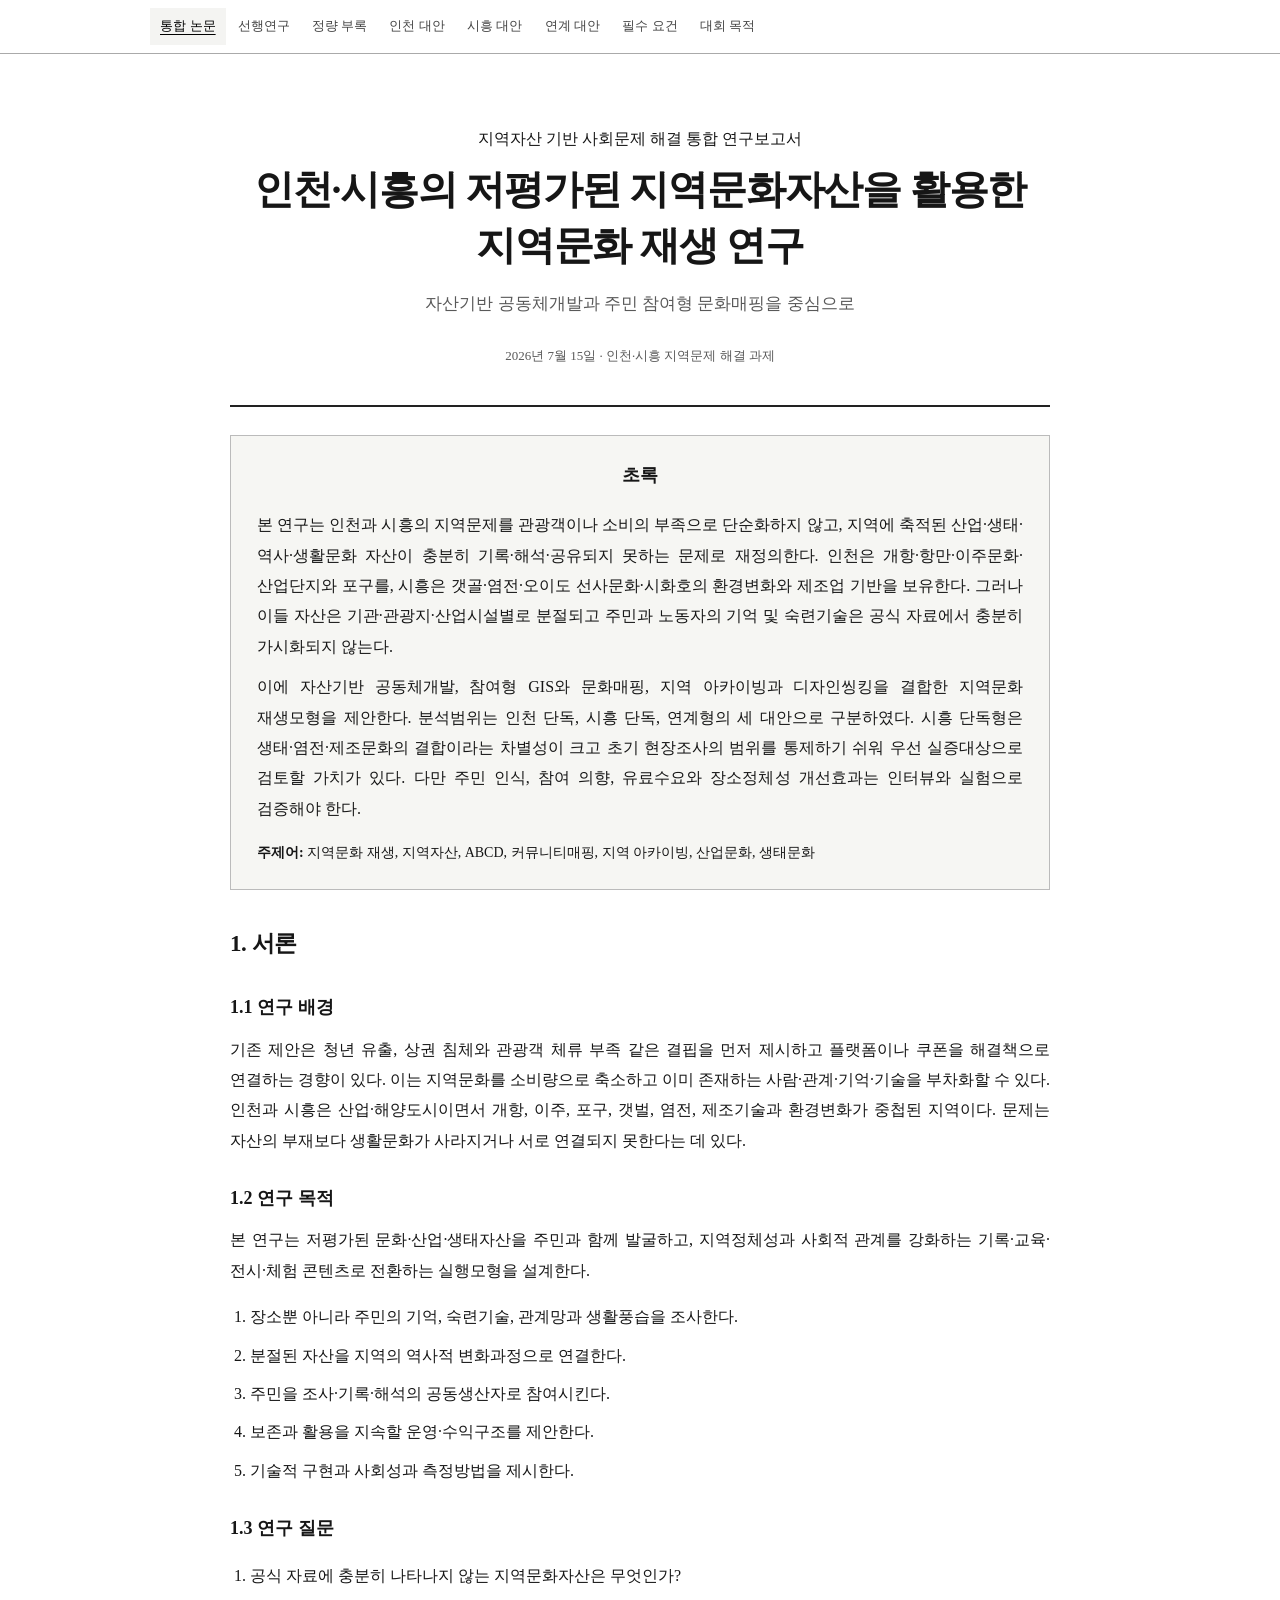
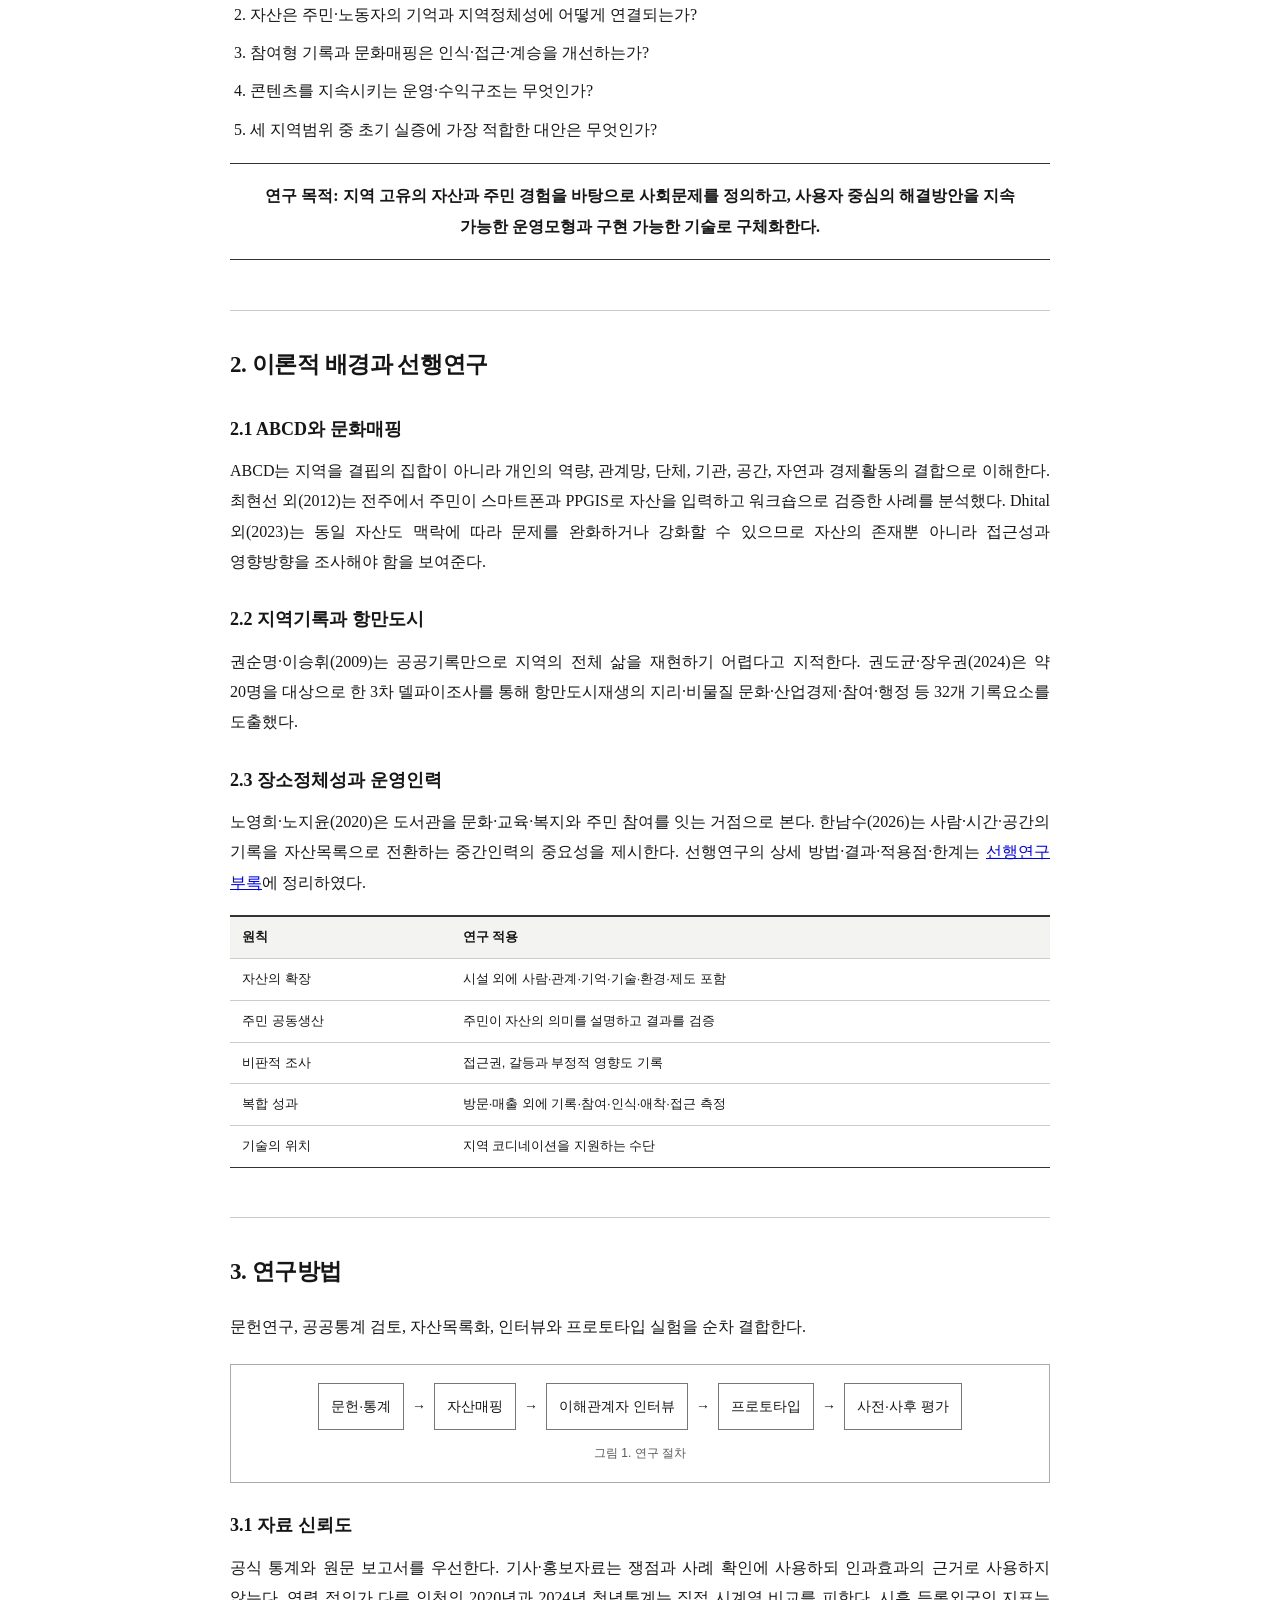
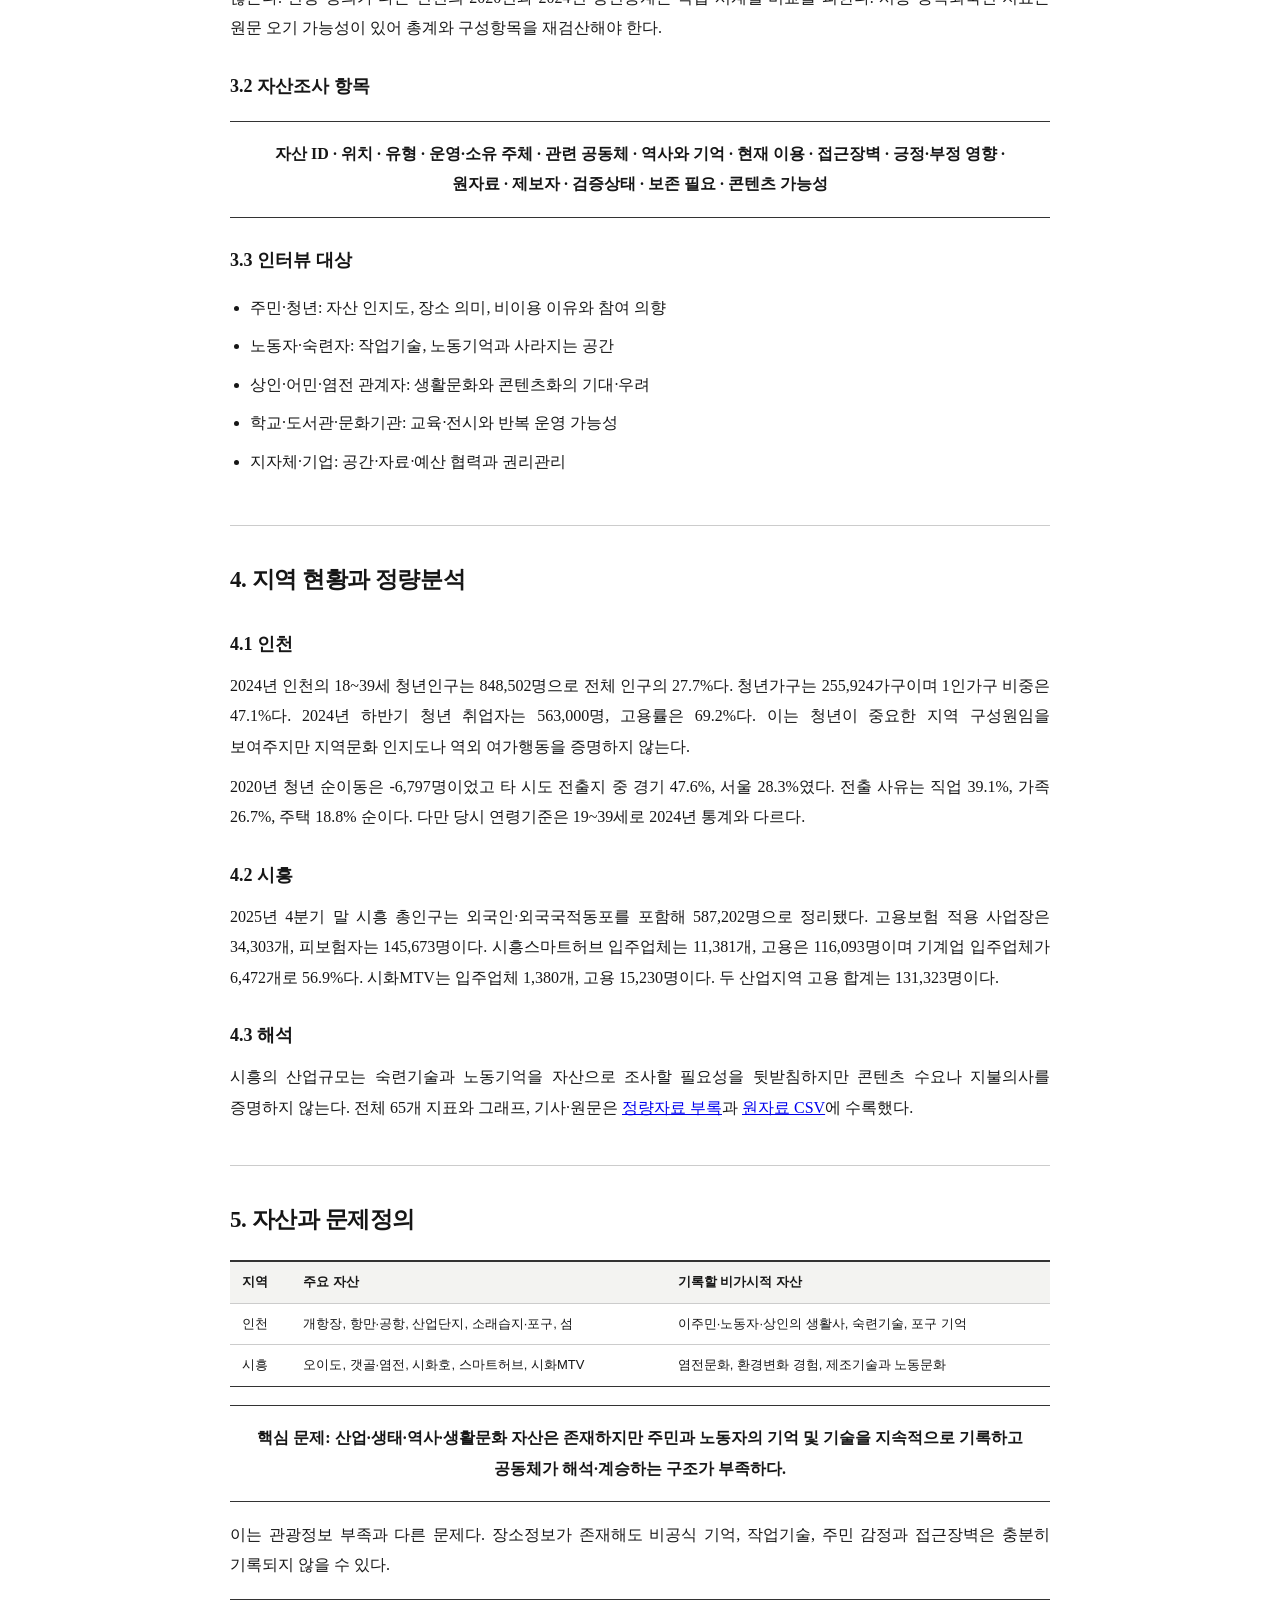
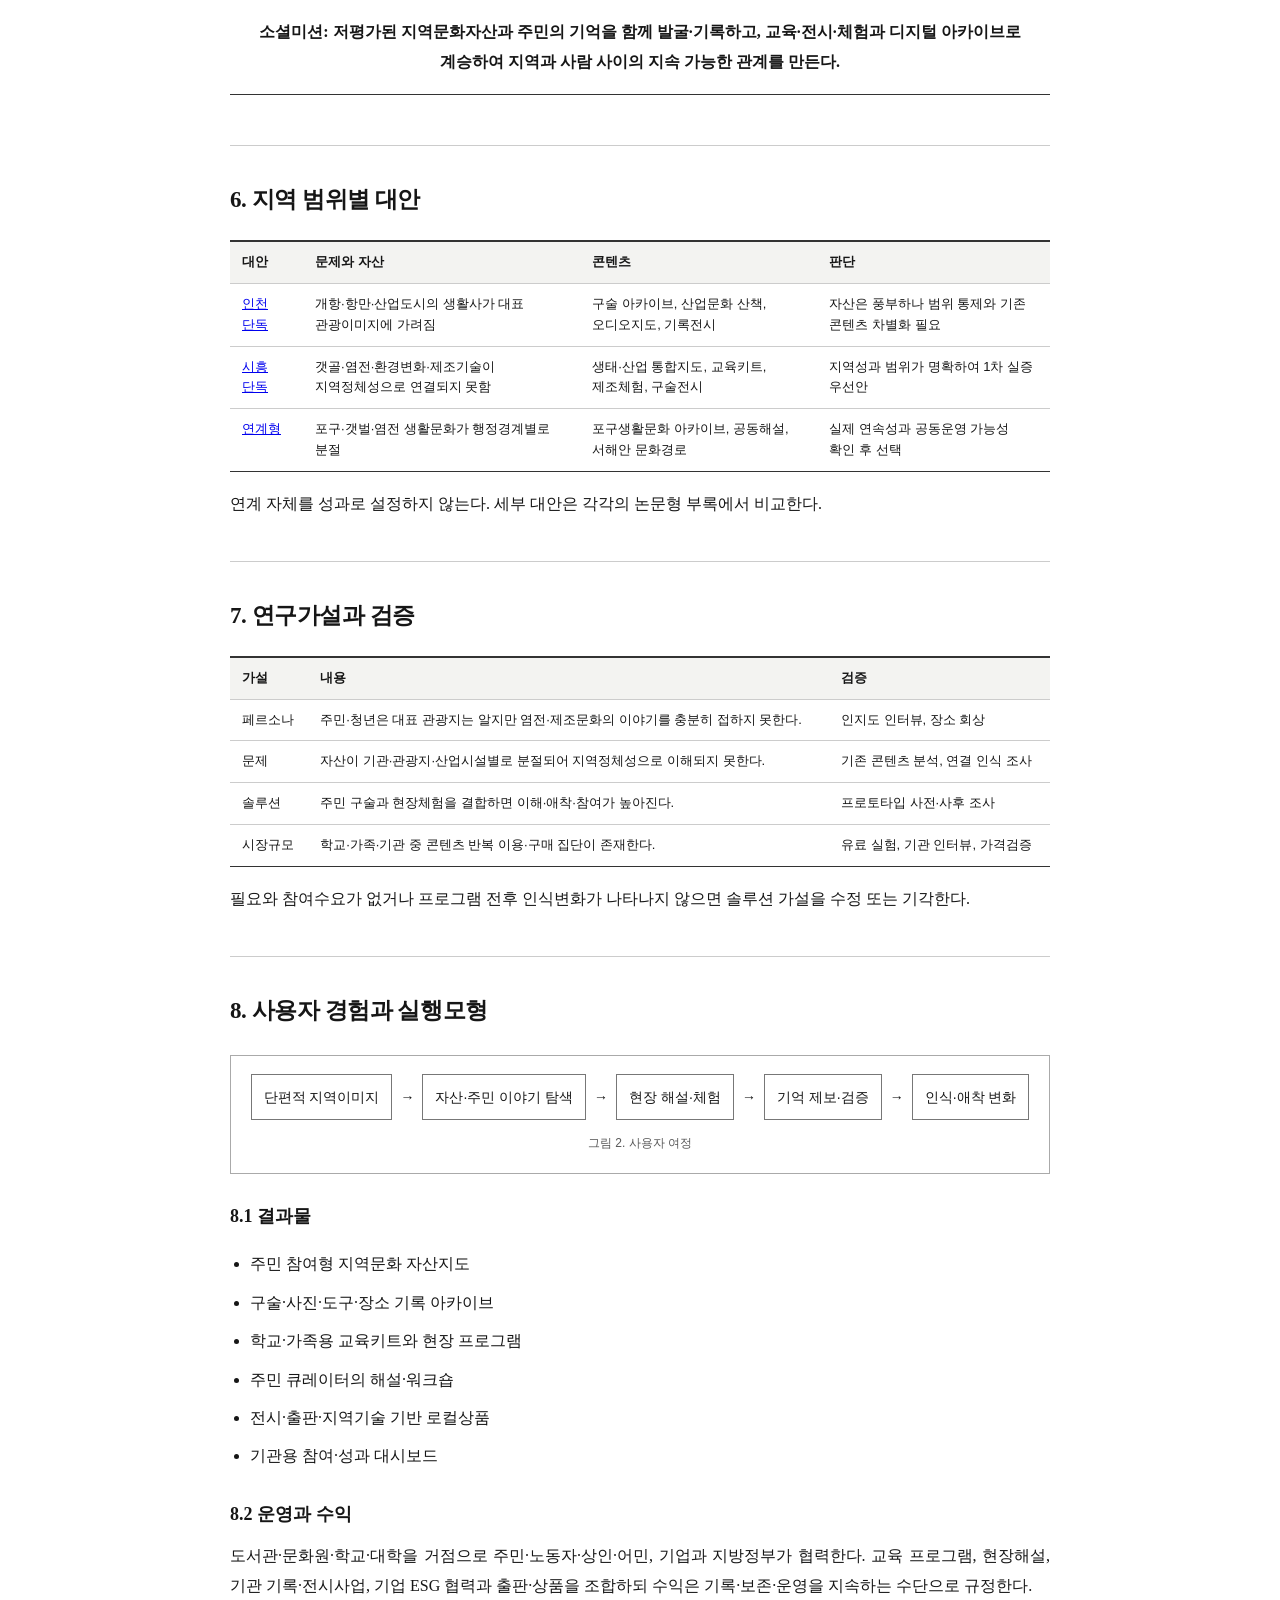
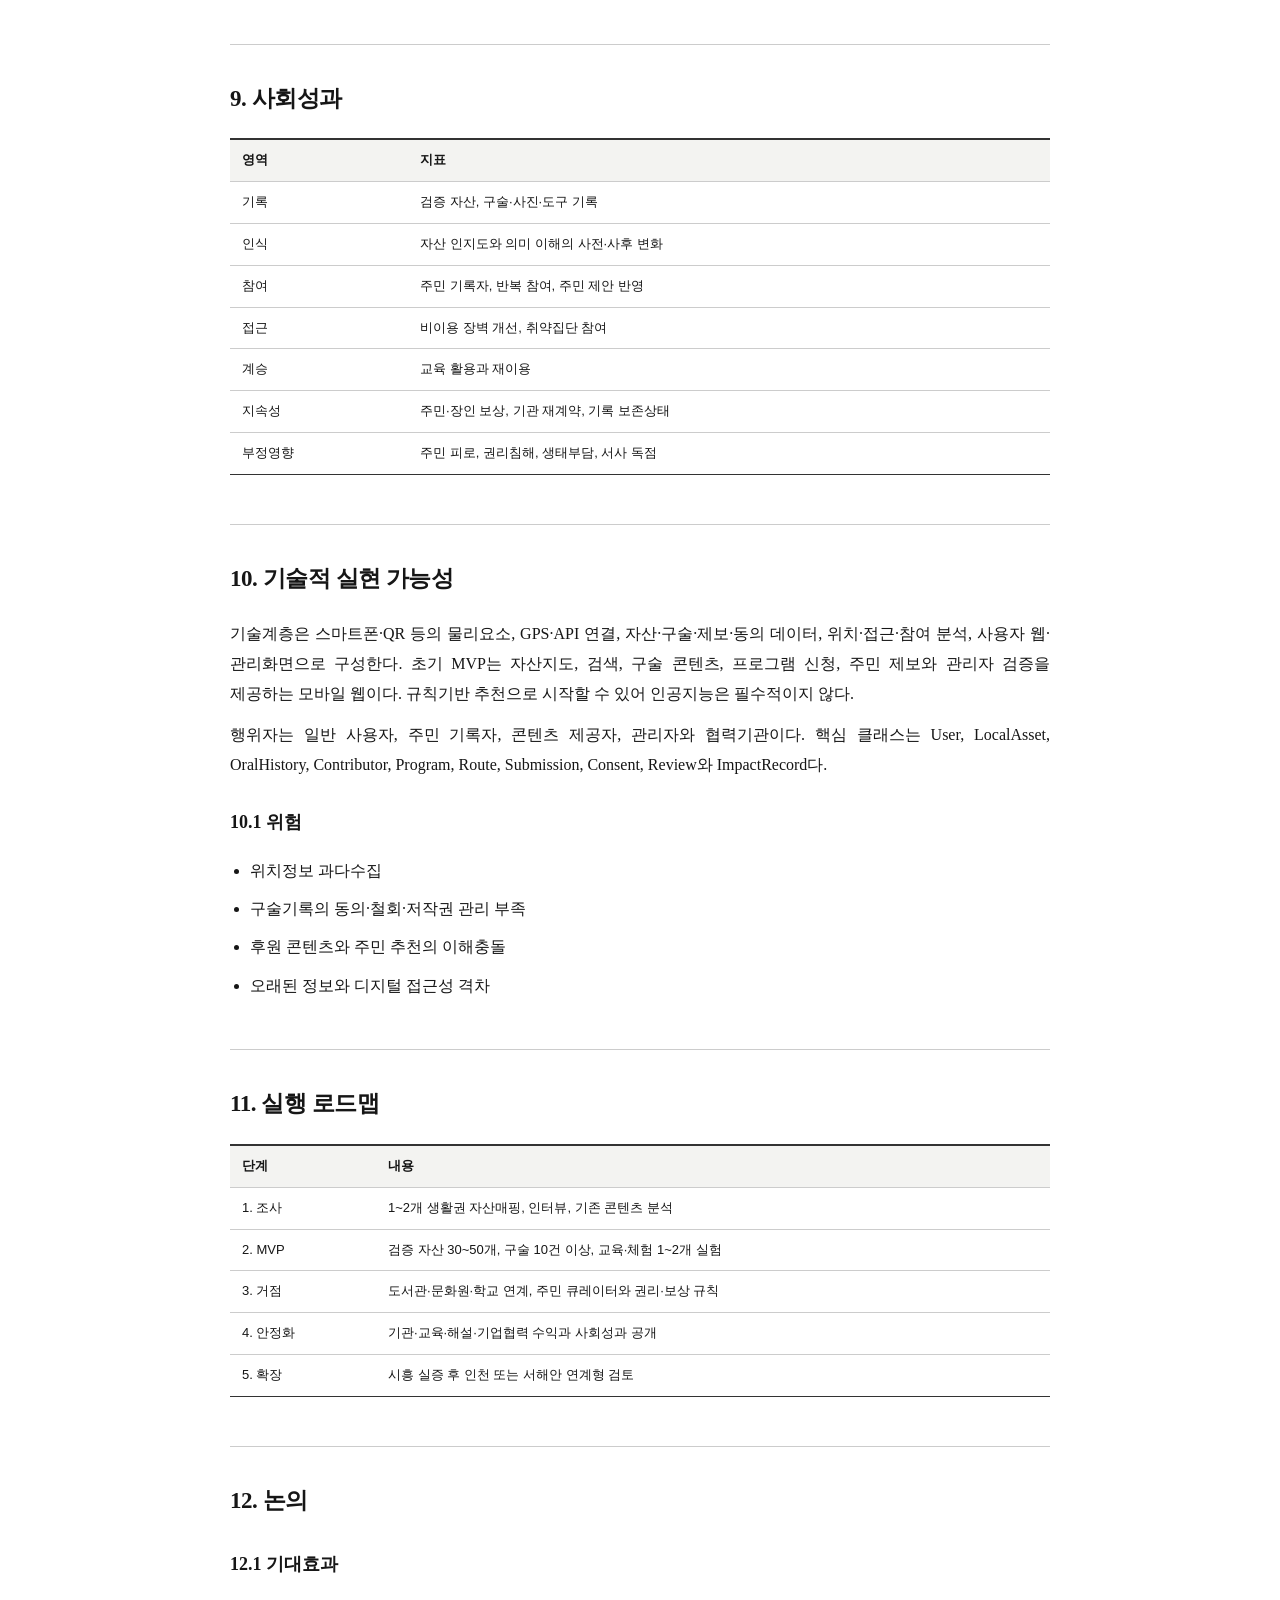
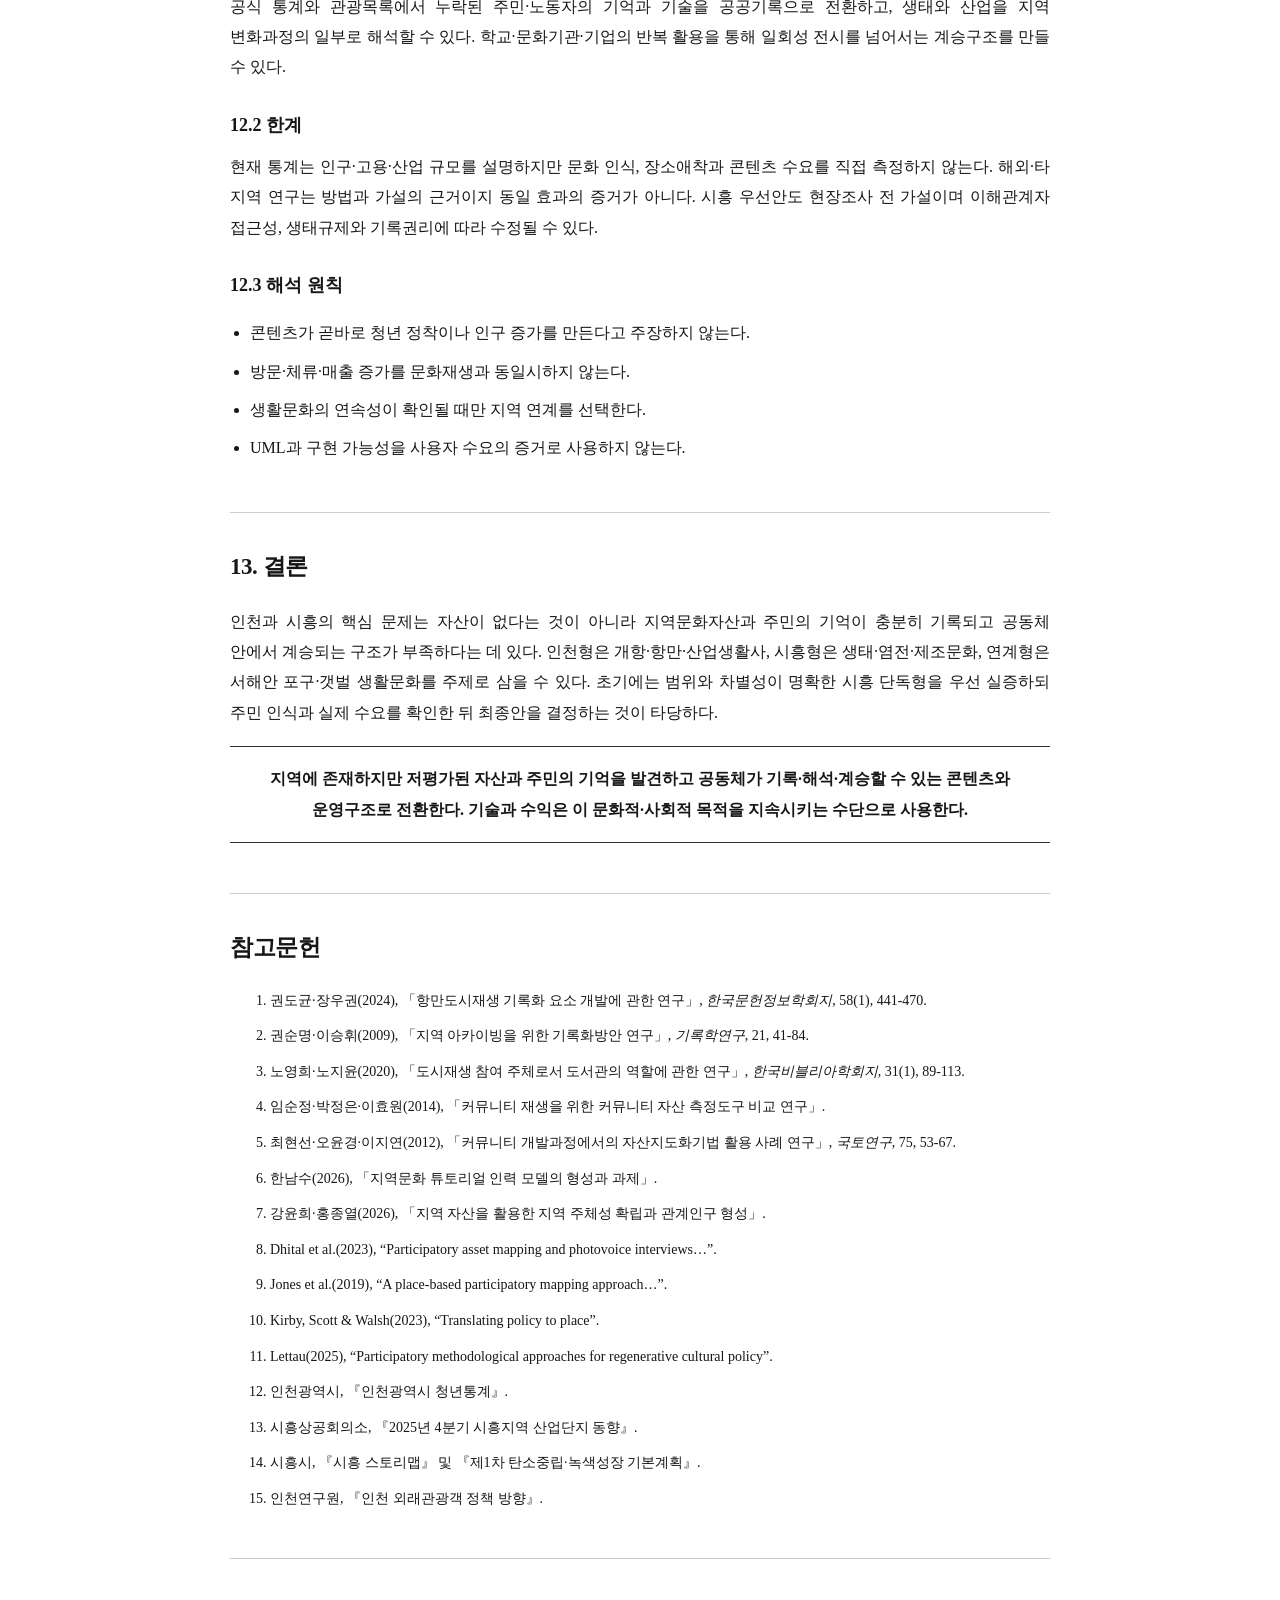
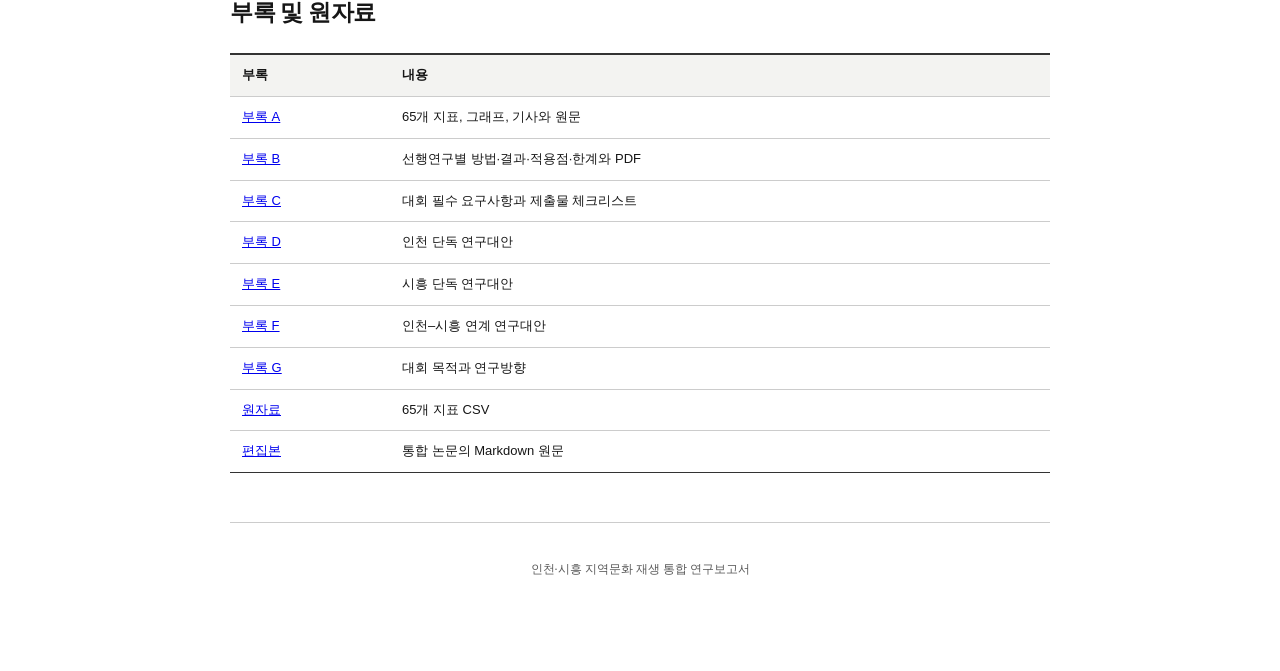
==== docs/index.html @ eba1629f "docs: publish regional culture research site" ====
<!doctype html>
<html lang="ko">
<head>
  <meta charset="utf-8">
  <meta name="viewport" content="width=device-width,initial-scale=1">
  <meta http-equiv="refresh" content="0;url=integrated_research_paper.html">
  <link rel="canonical" href="integrated_research_paper.html">
  <title>인천·시흥 지역문화 재생 통합 연구보고서</title>
</head>
<body>
  <p><a href="integrated_research_paper.html">통합 연구보고서 열기</a></p>
</body>
</html>
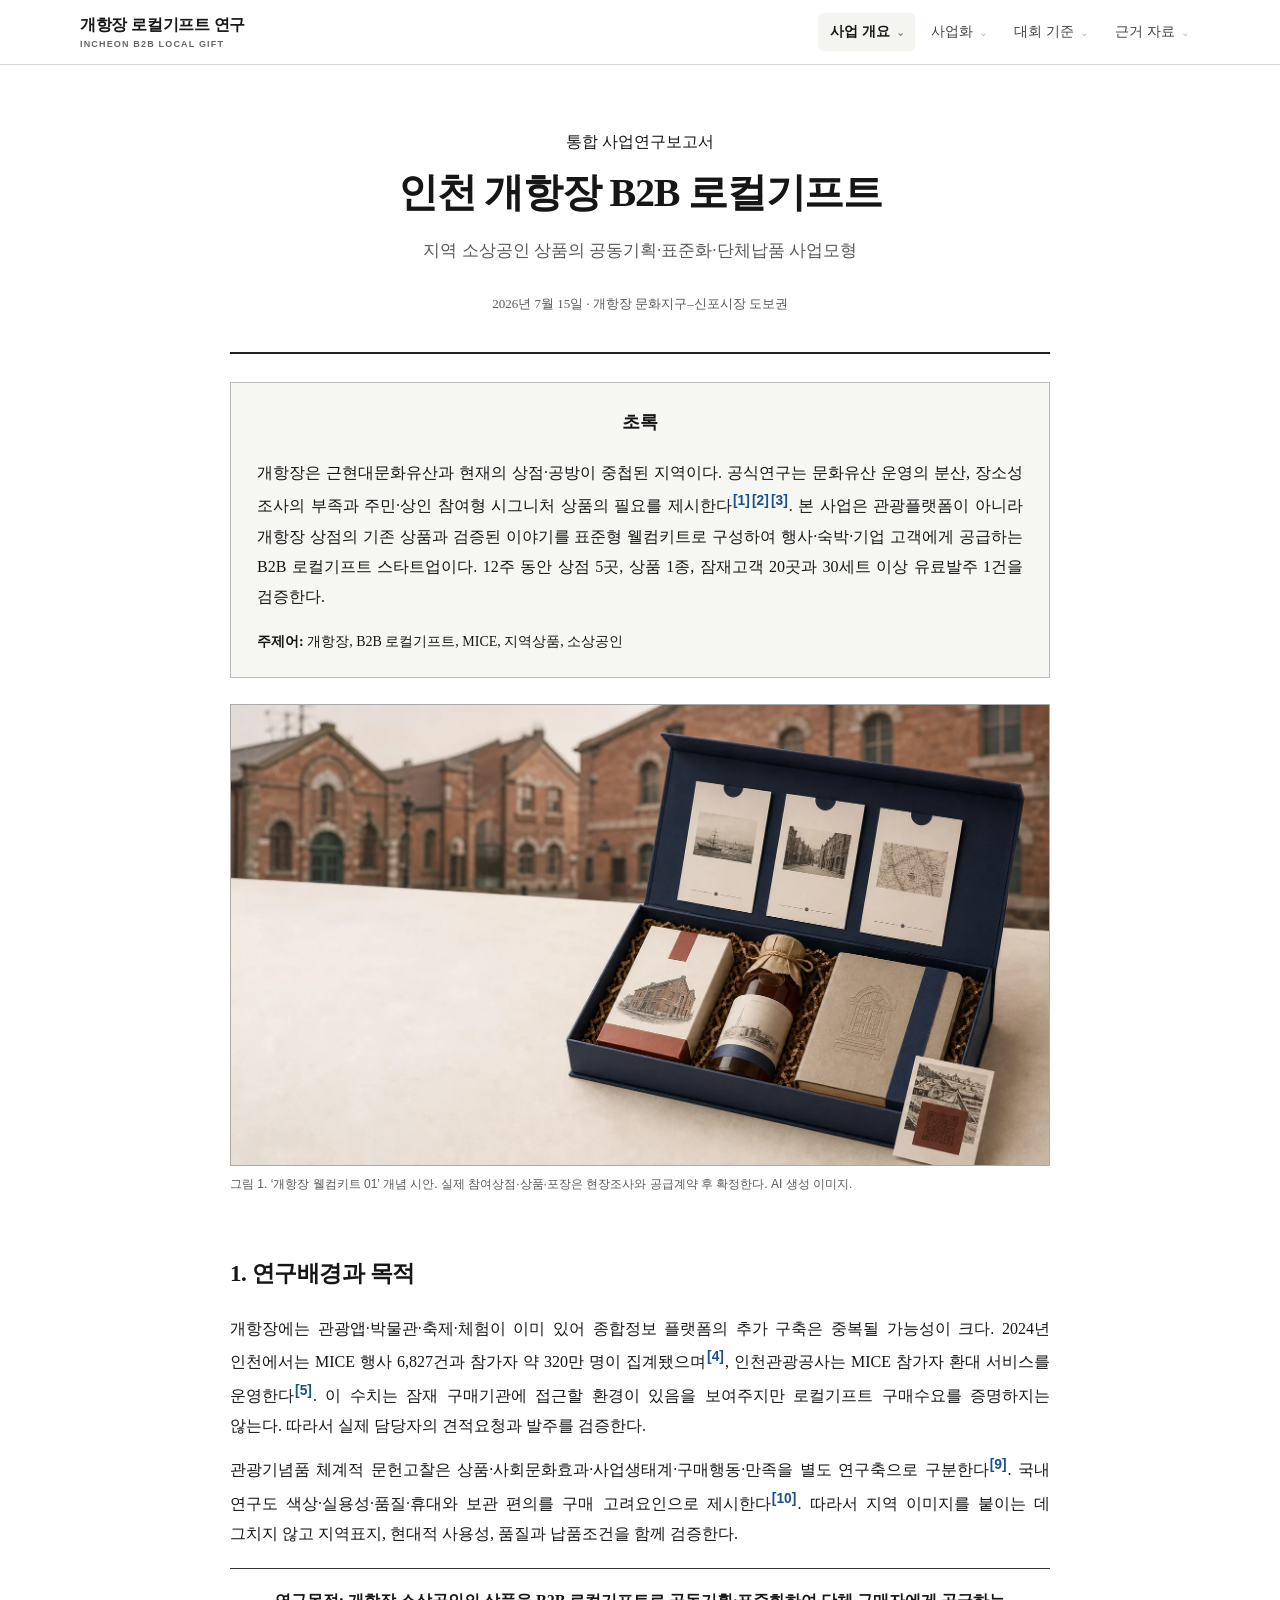
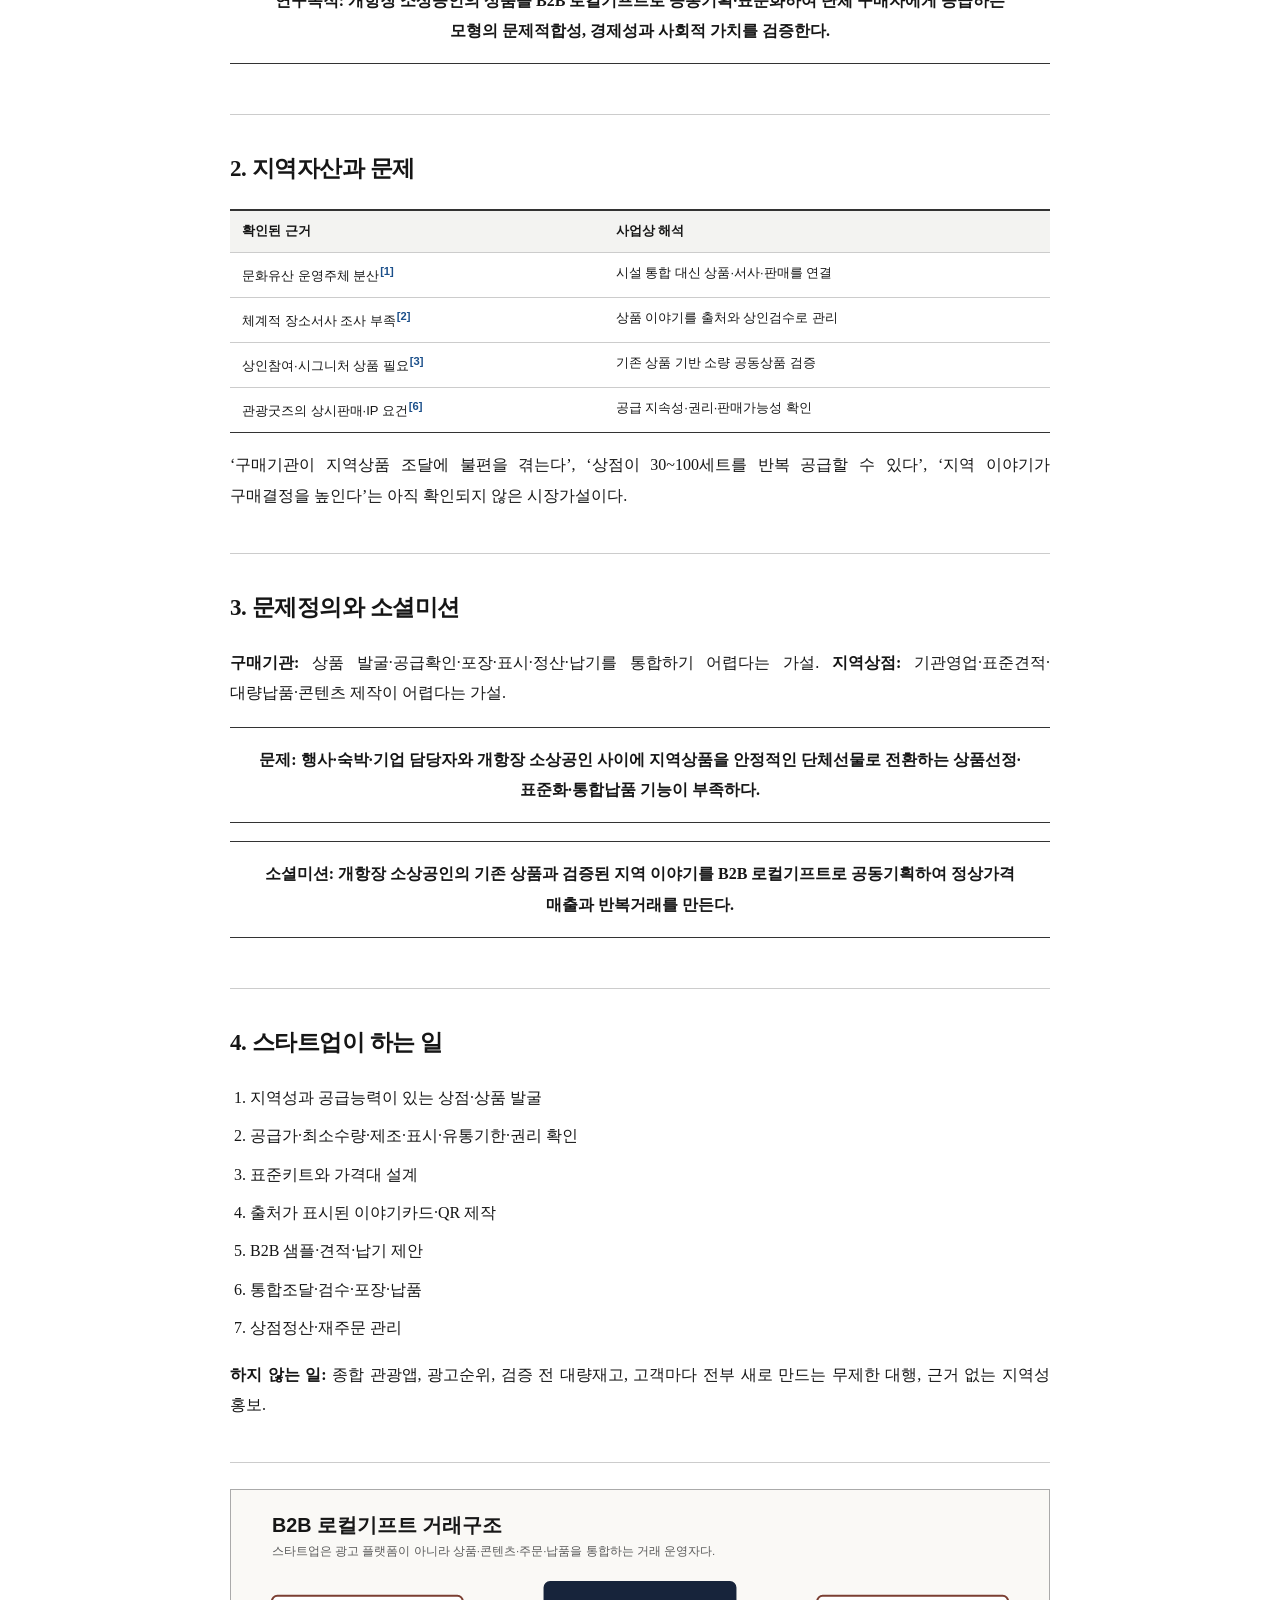
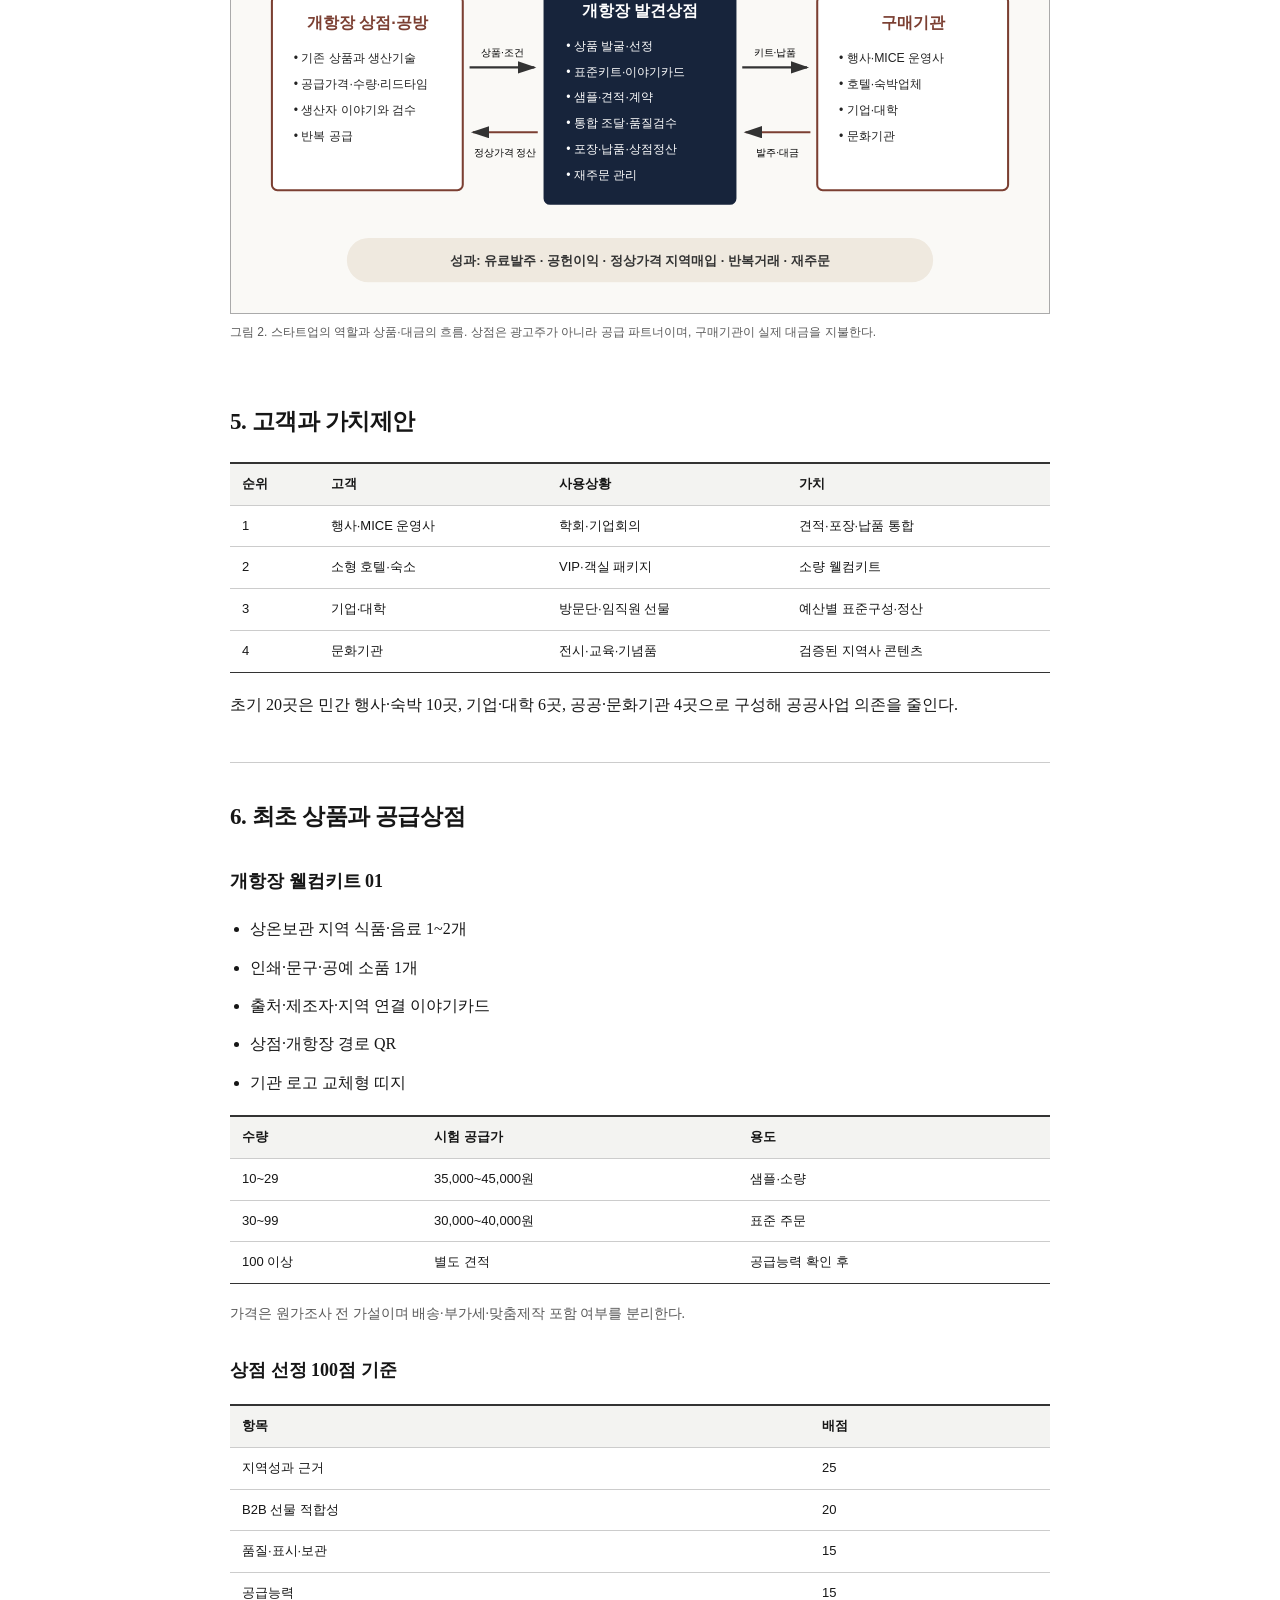
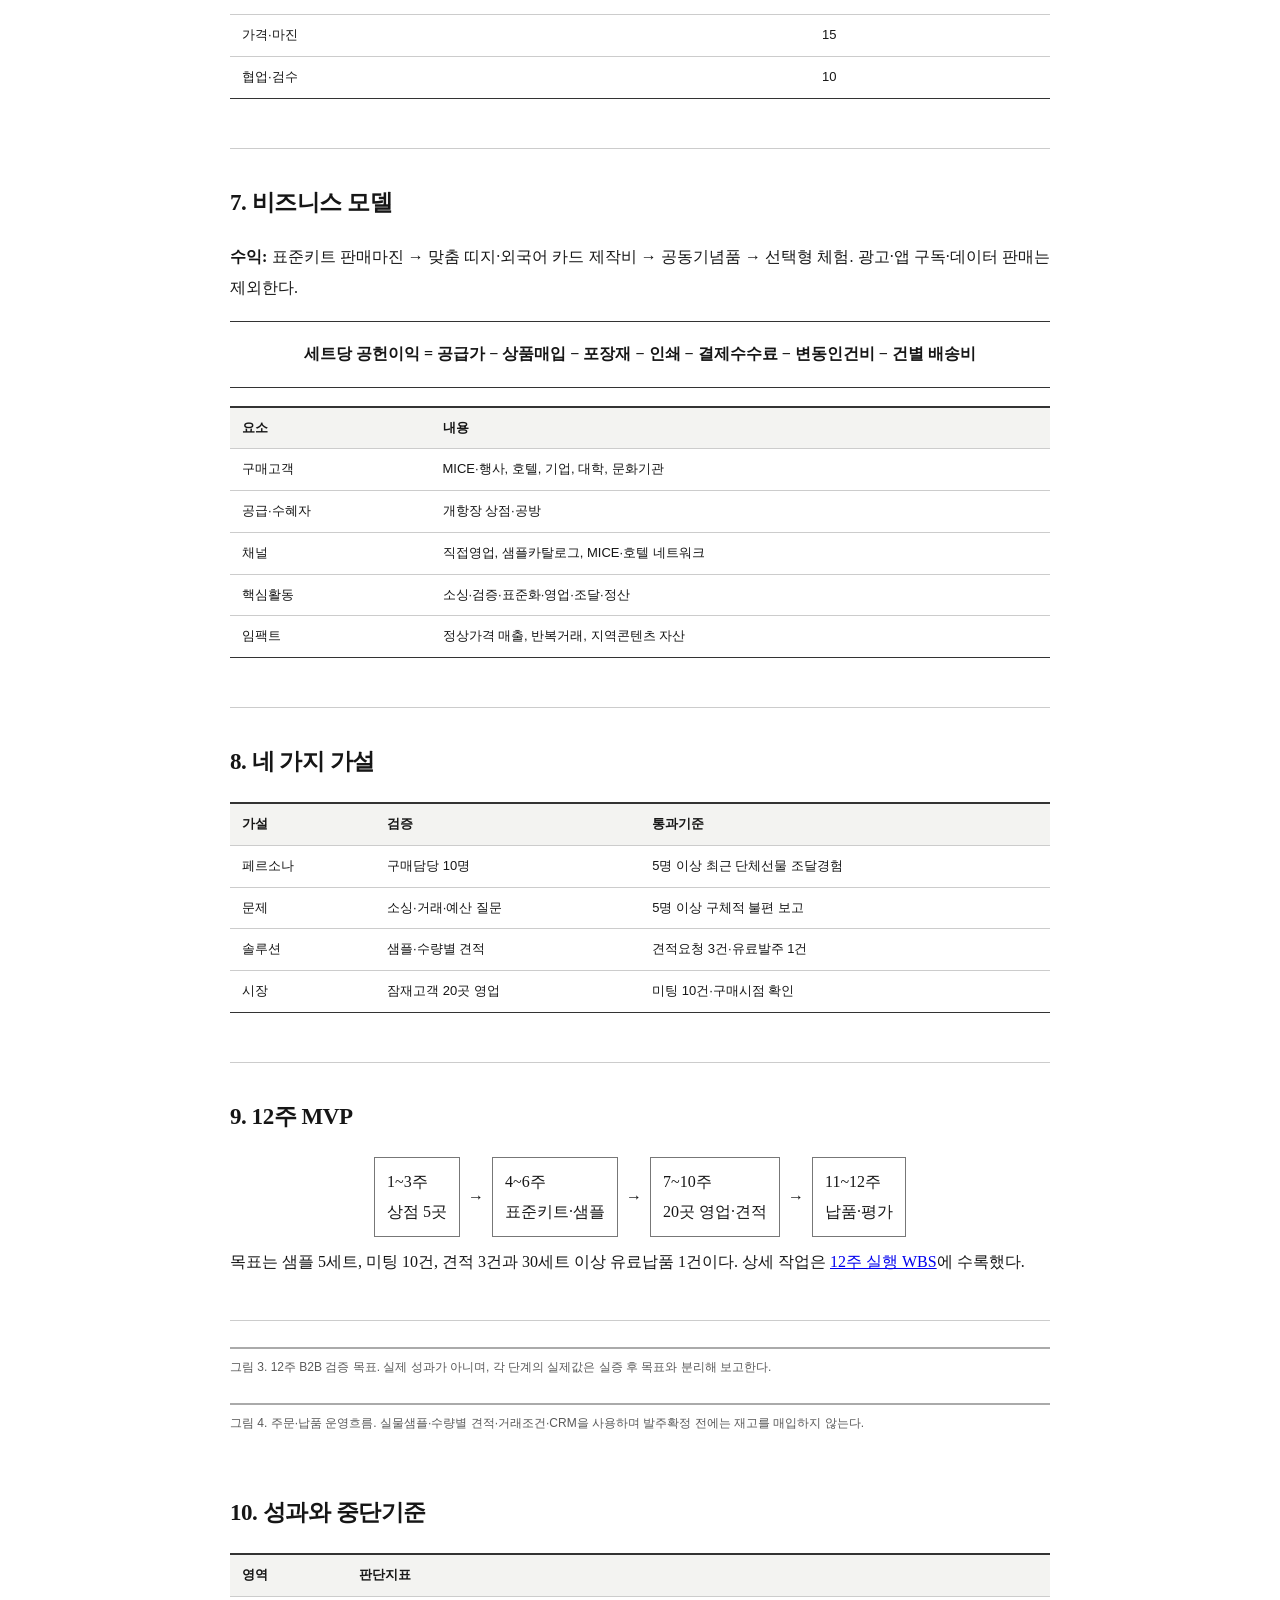
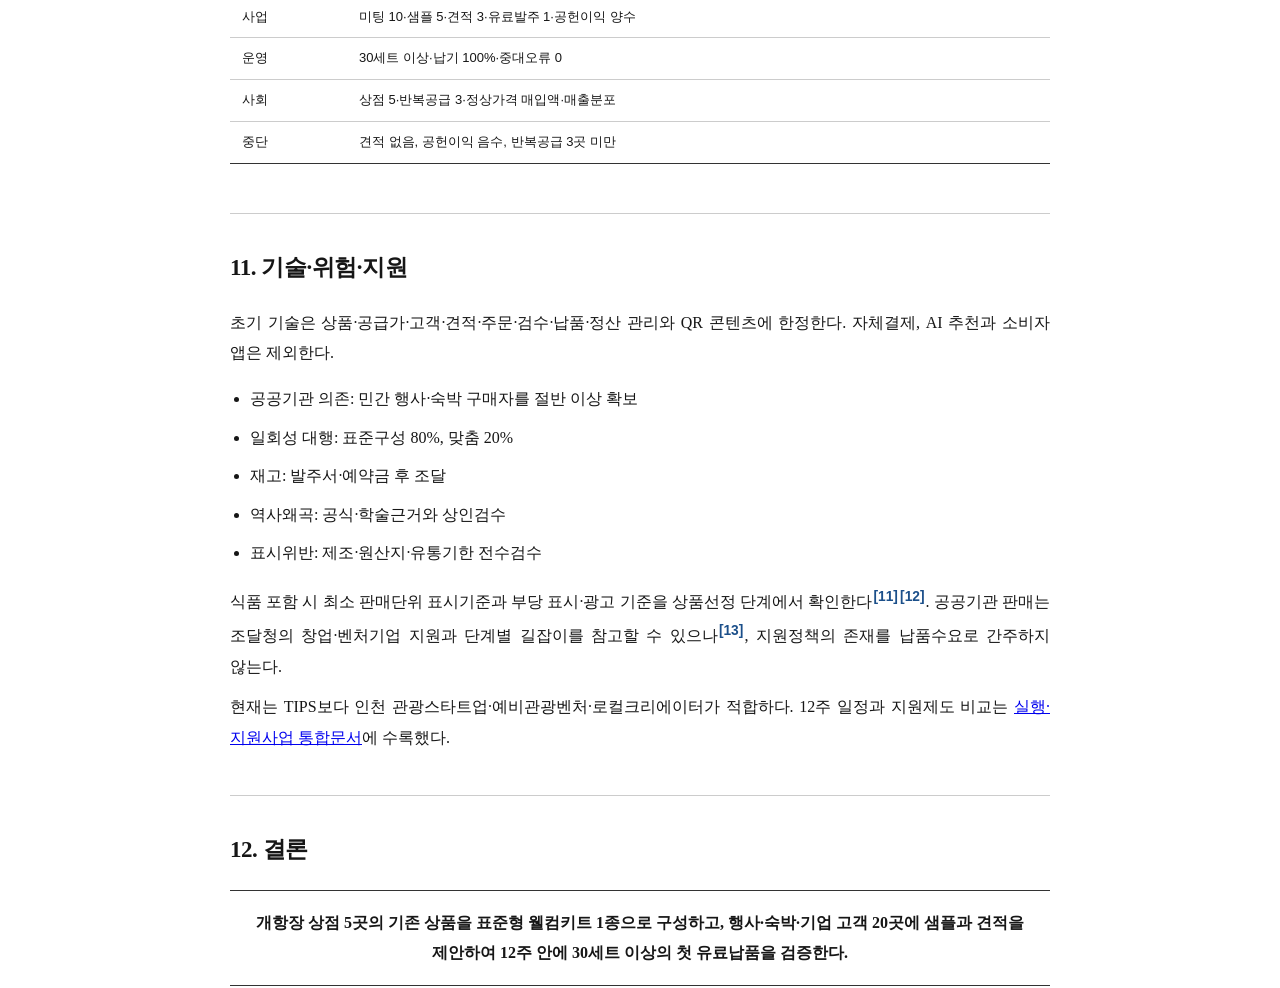
==== commit 5d5bc4f8: "feat: refocus research on Incheon open-port local gifts" ====
--- a/docs/index.html
+++ b/docs/index.html
@@ -5,9 +5,9 @@
   <meta name="viewport" content="width=device-width,initial-scale=1">
   <meta http-equiv="refresh" content="0;url=integrated_research_paper.html">
   <link rel="canonical" href="integrated_research_paper.html">
-  <title>인천·시흥 지역문화 재생 통합 연구보고서</title>
+  <title>인천 개항장 B2B 로컬기프트 통합 사업보고서</title>
 </head>
 <body>
-  <p><a href="integrated_research_paper.html">통합 연구보고서 열기</a></p>
+  <p><a href="integrated_research_paper.html">통합 사업보고서 열기</a></p>
 </body>
 </html>
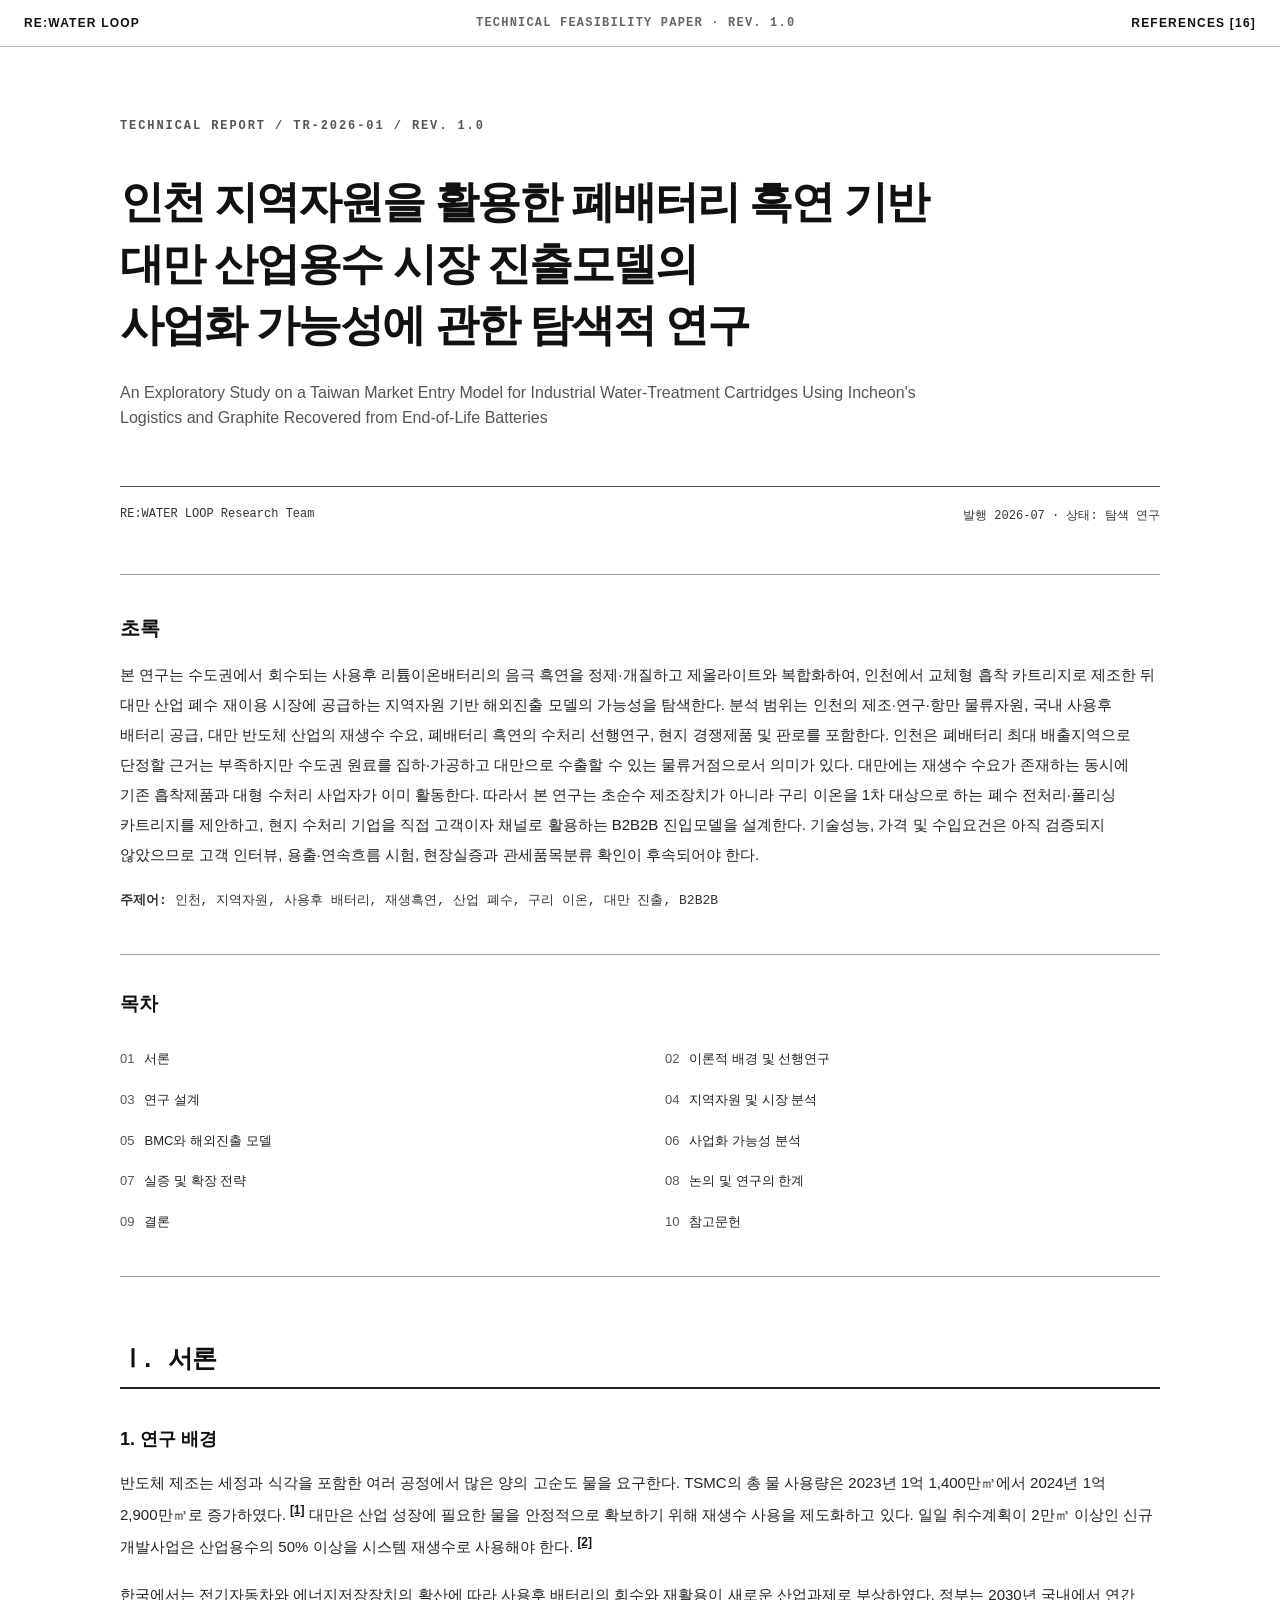
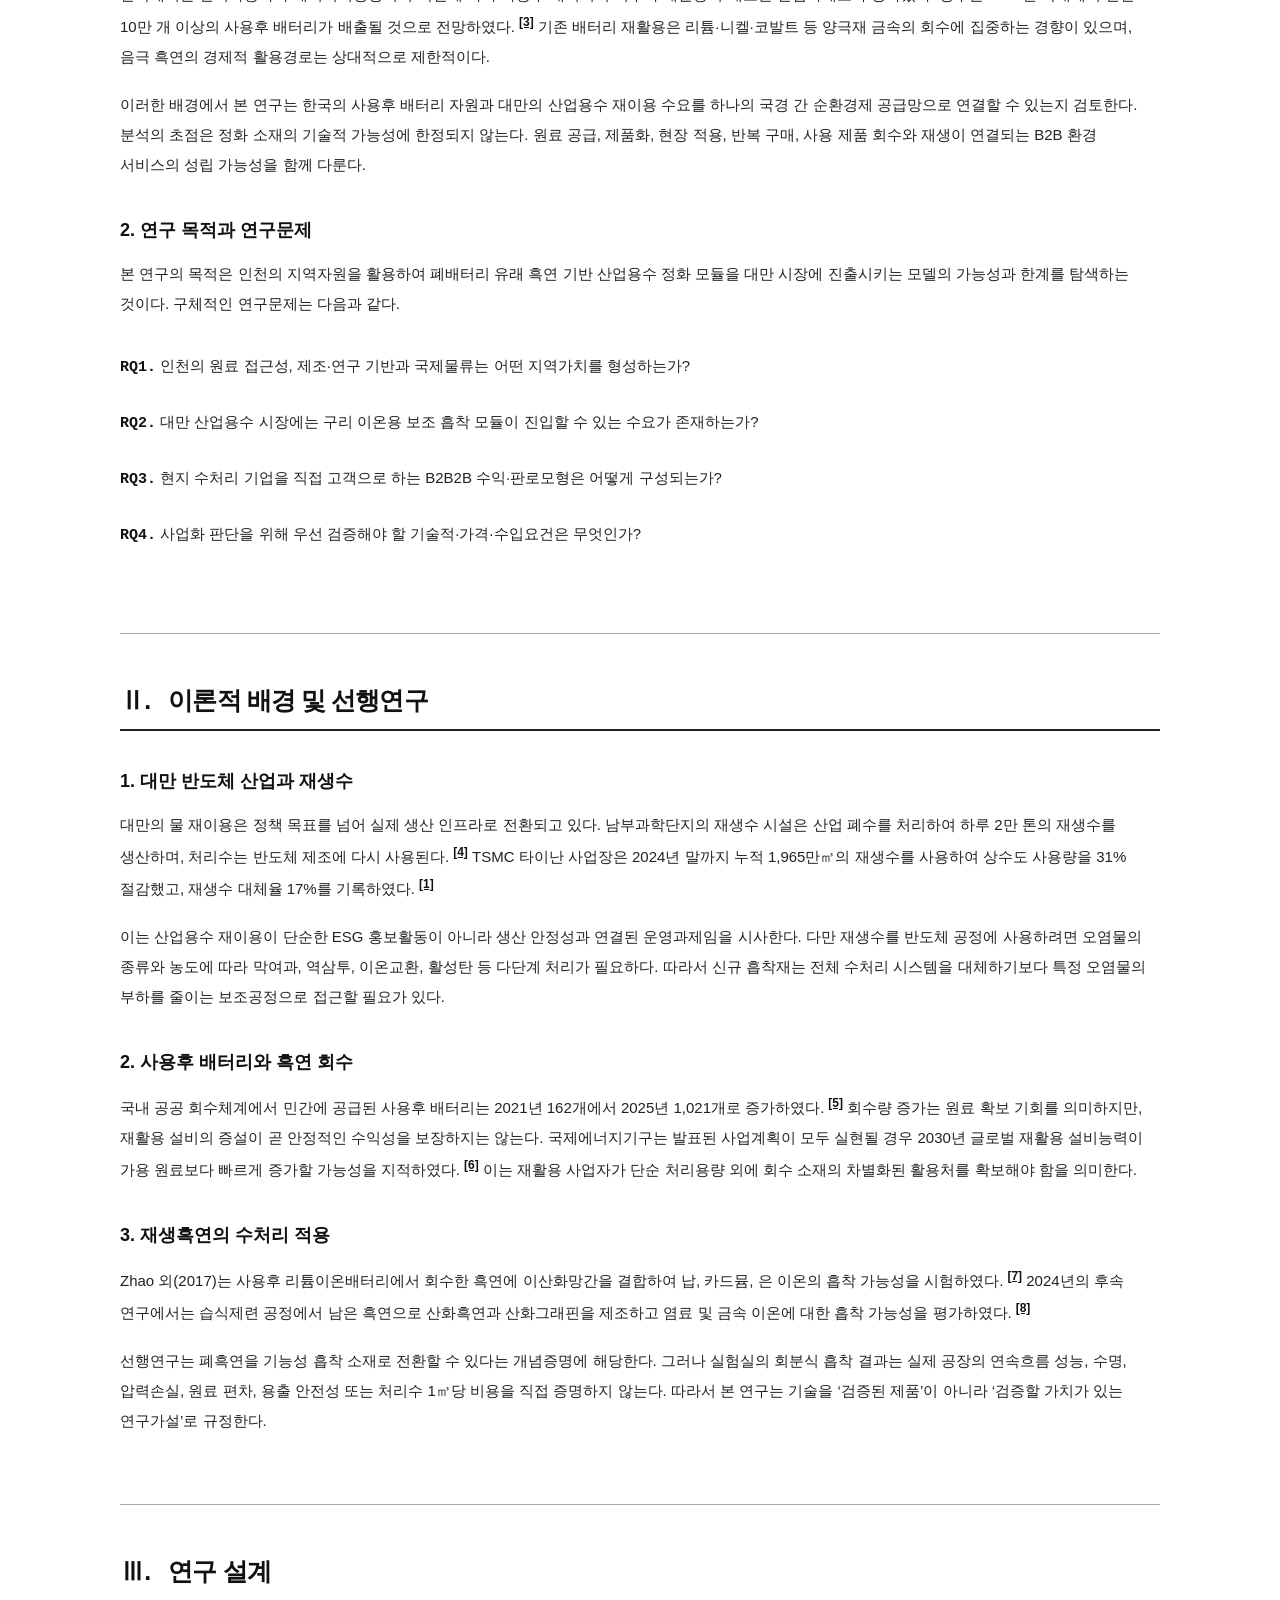
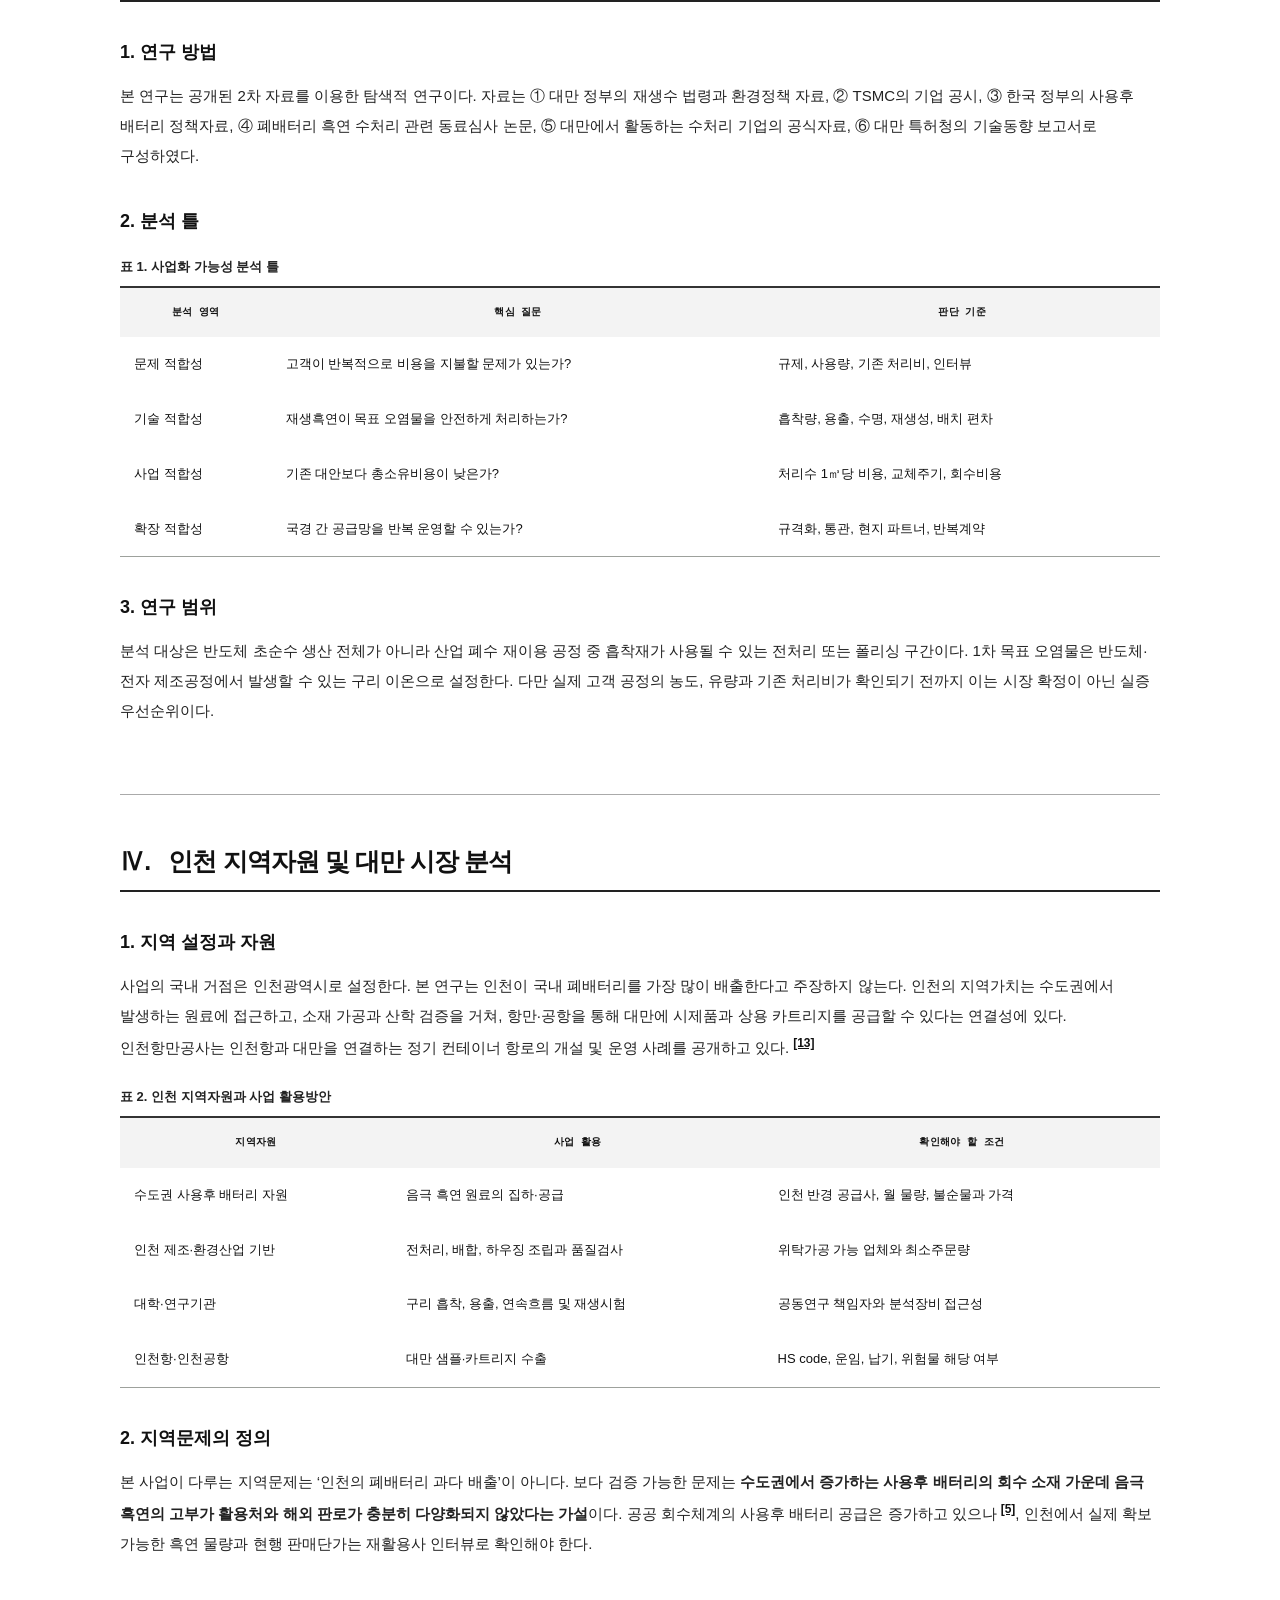
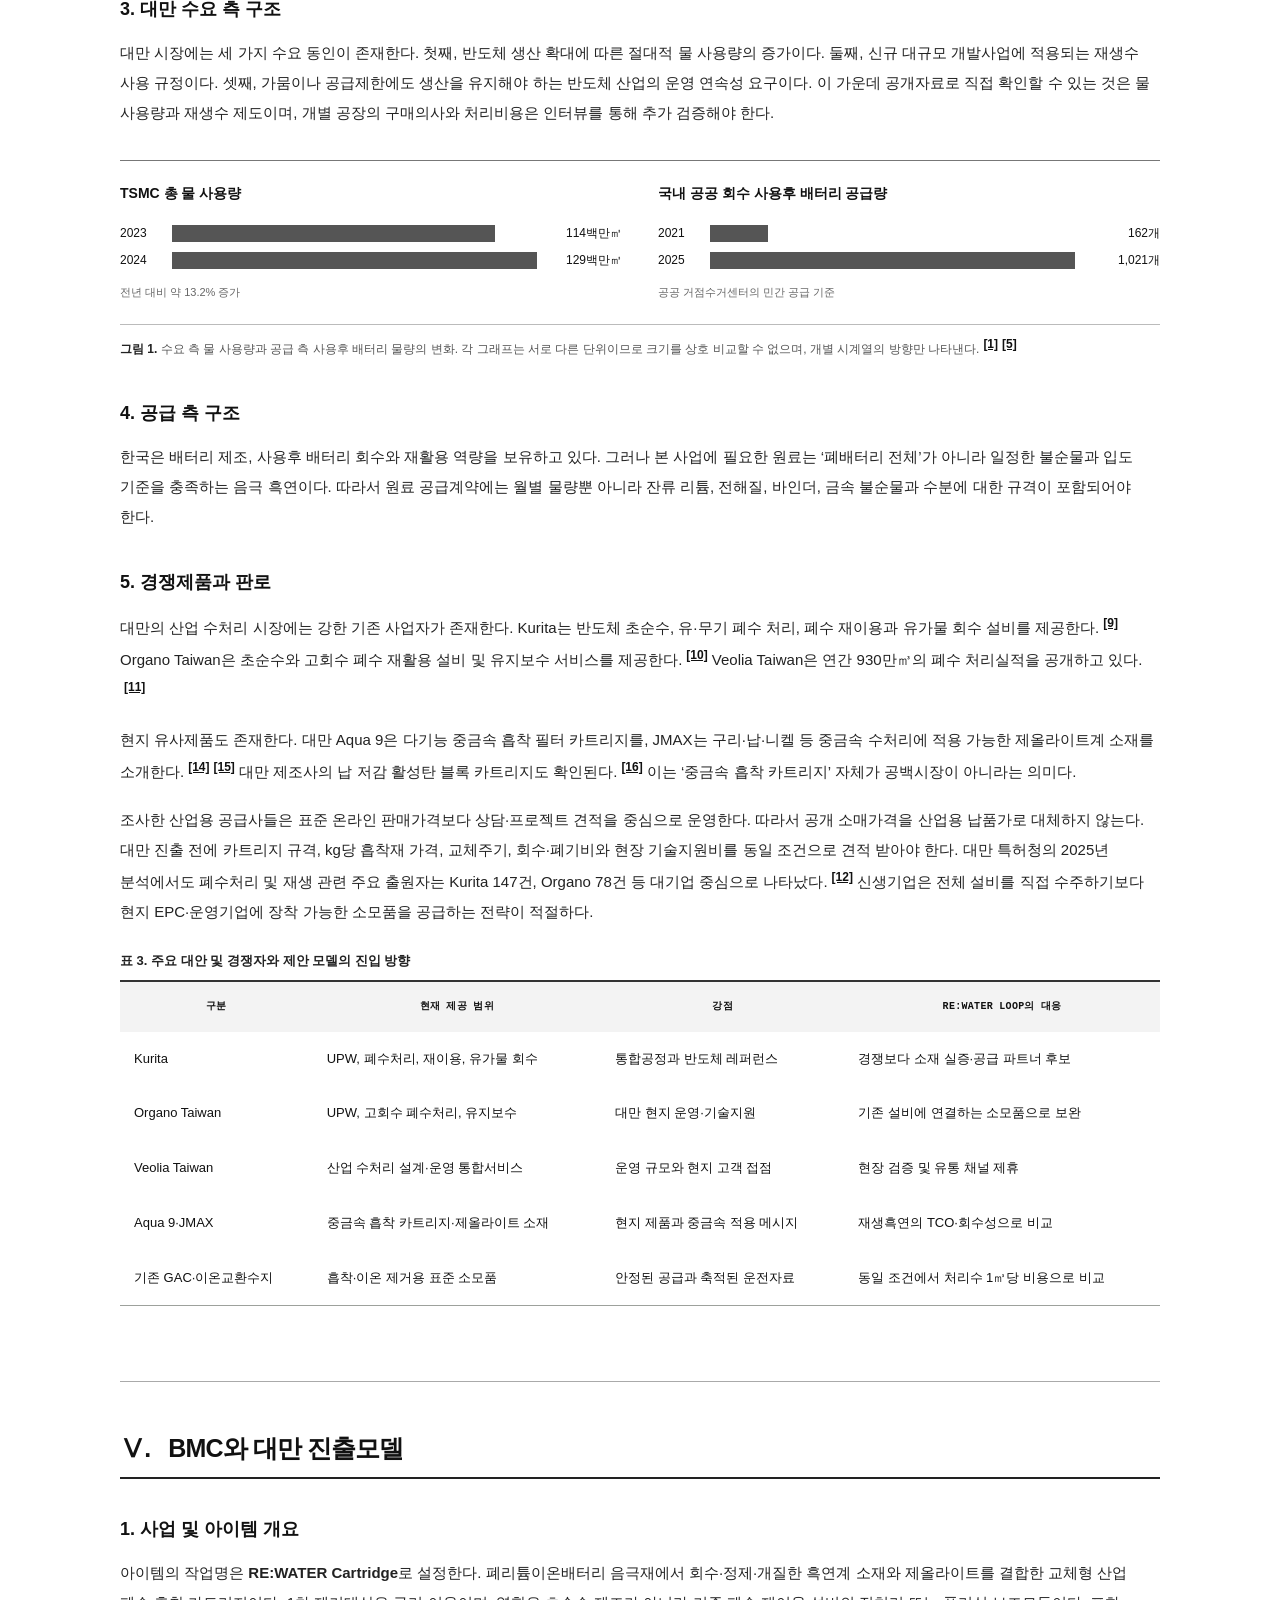
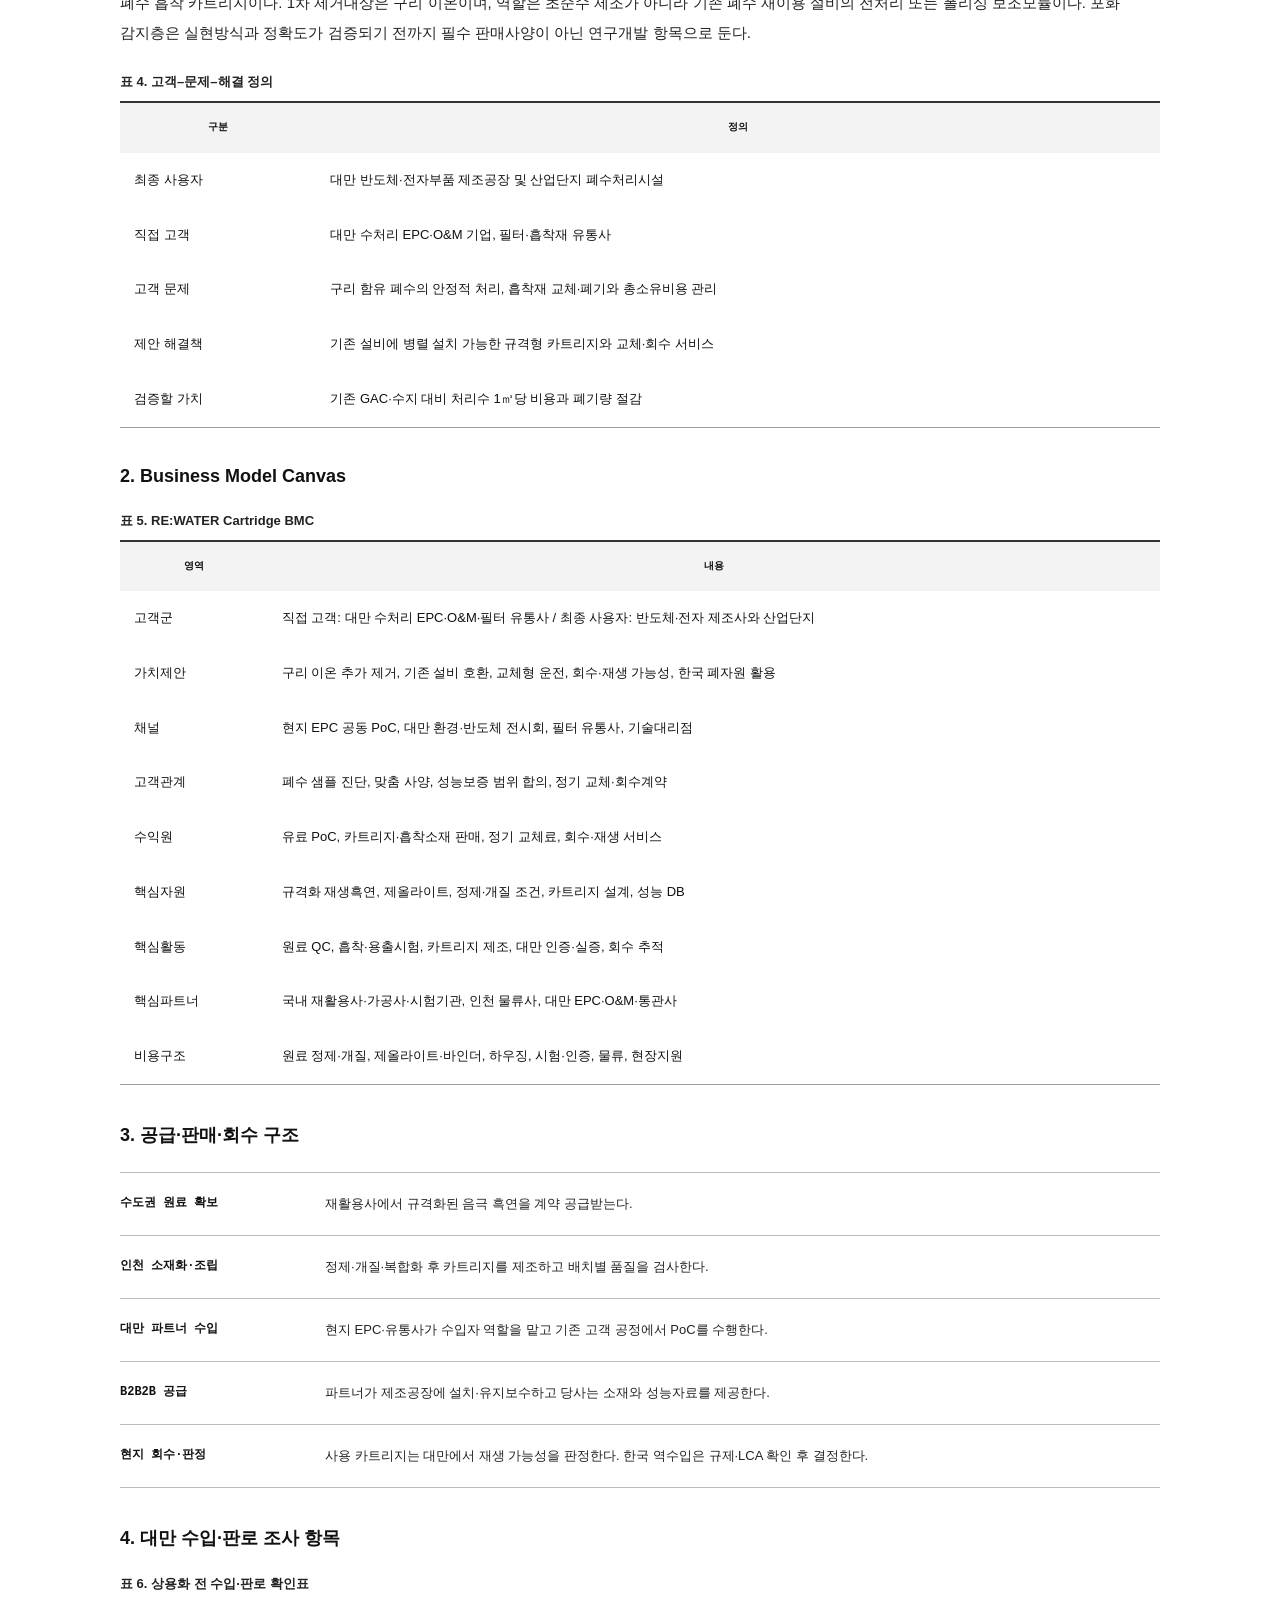
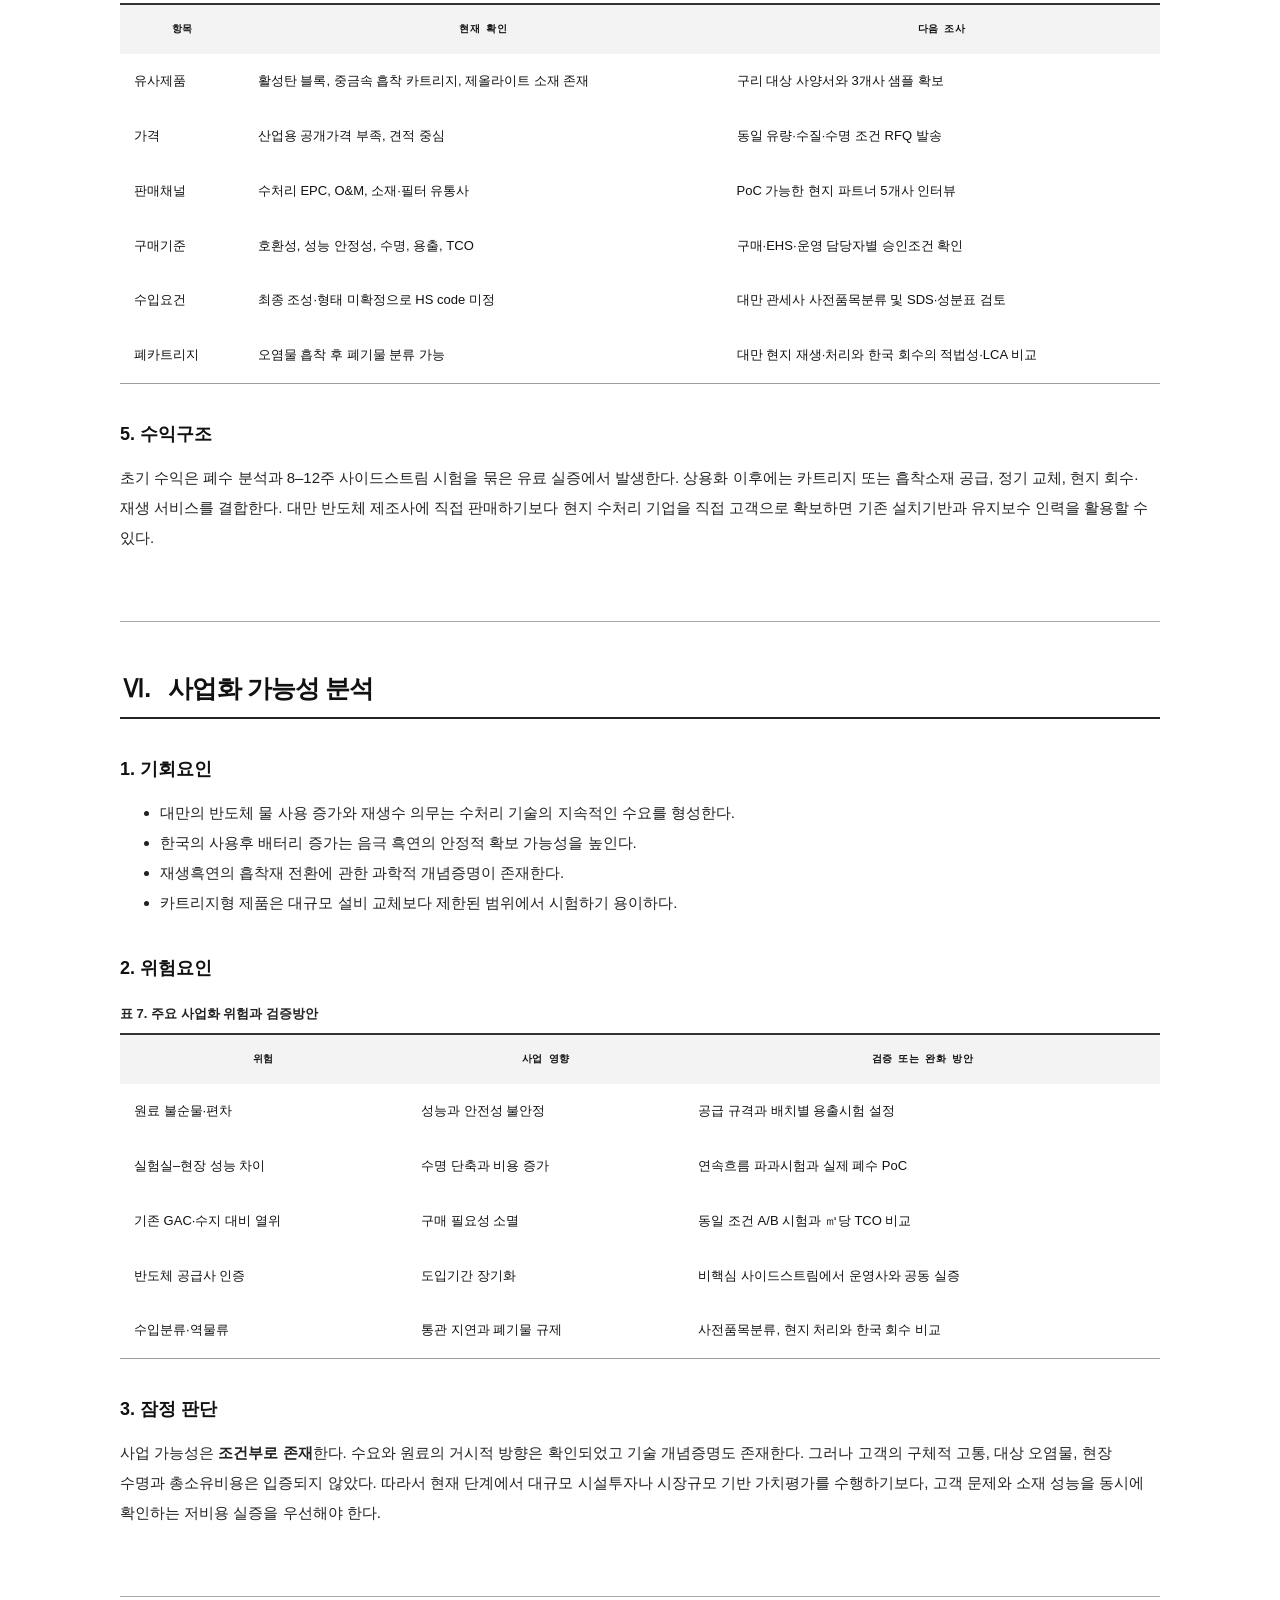
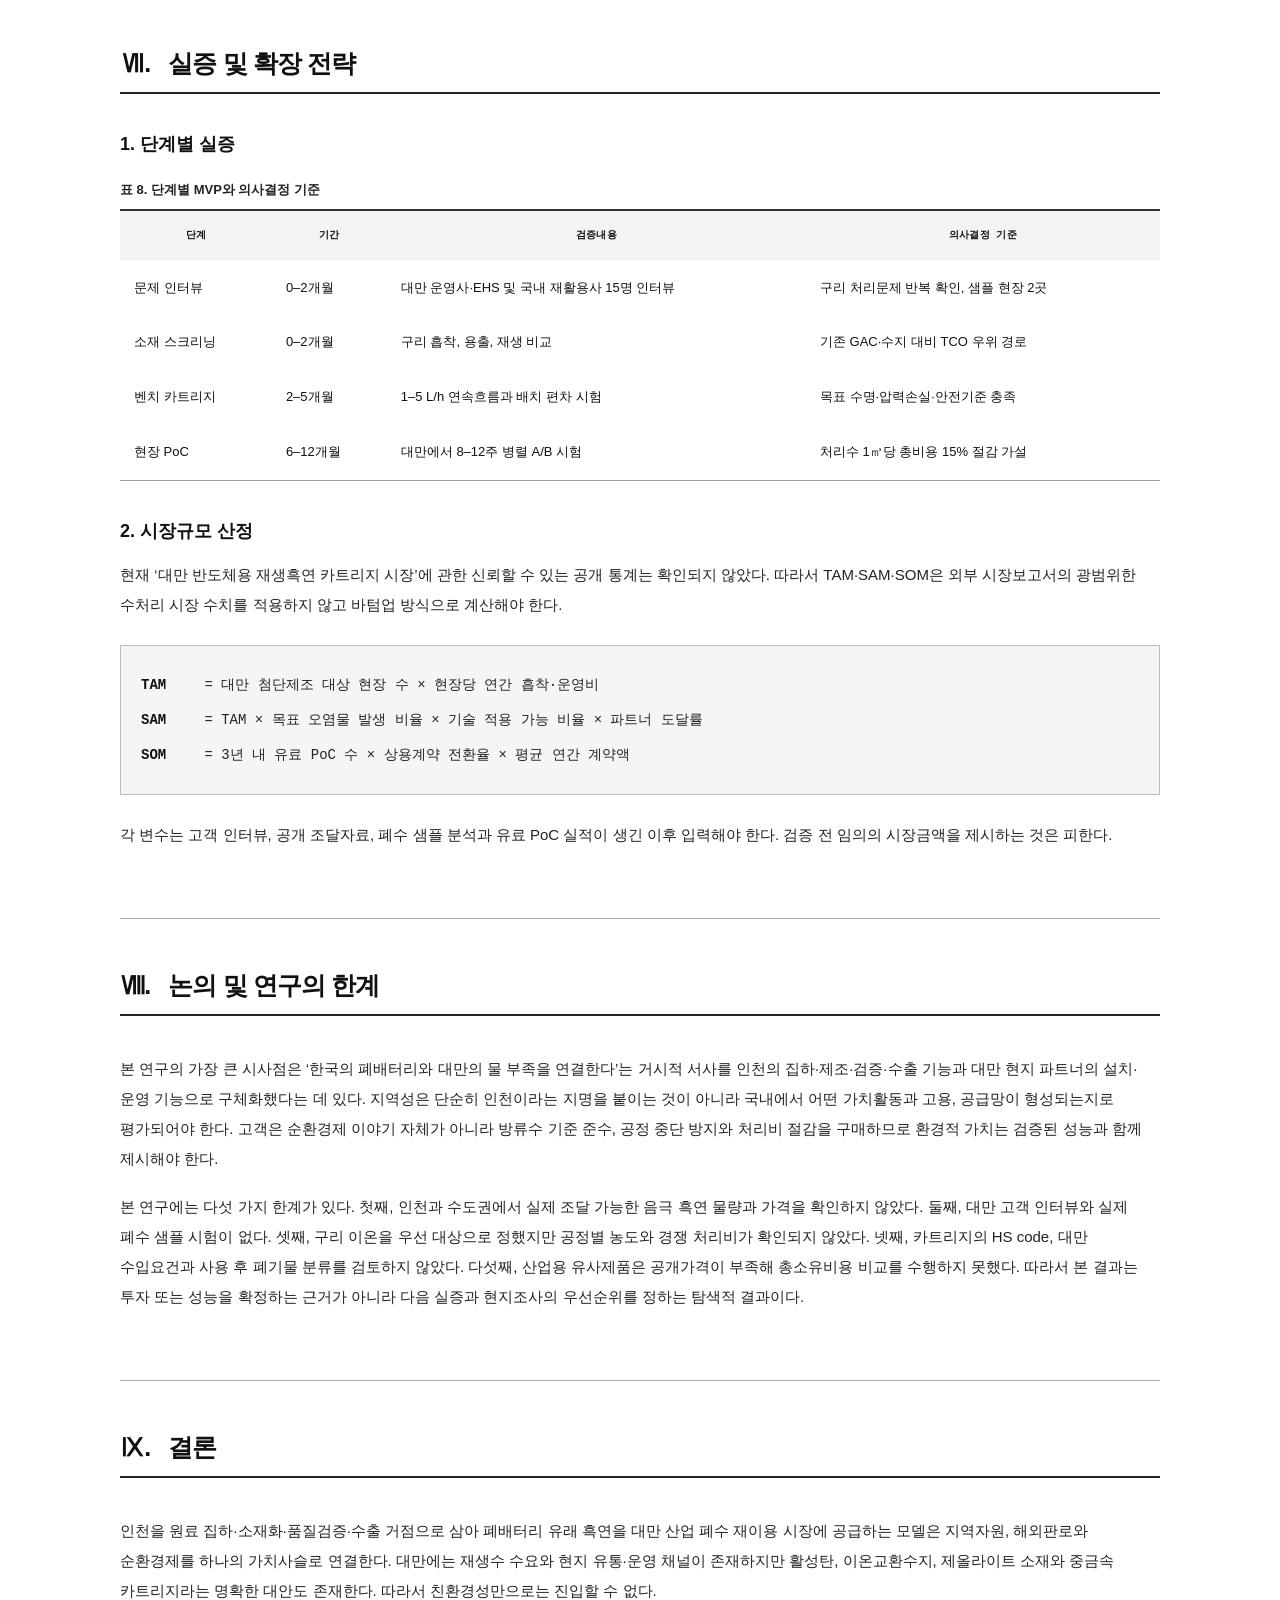
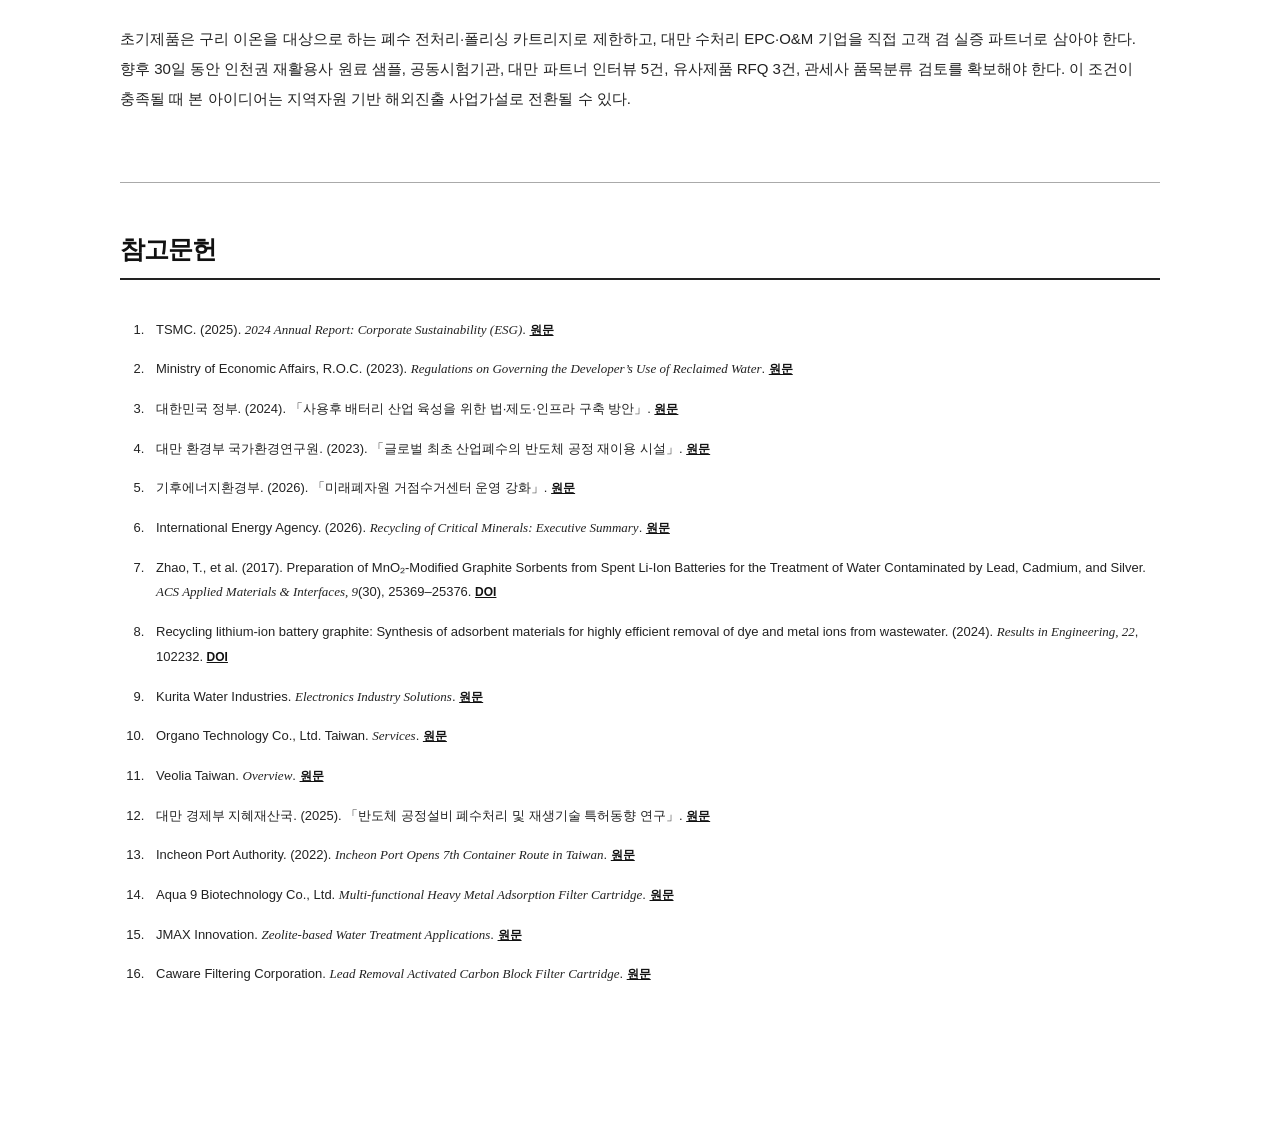
==== commit 40f5d23a: "chore: add test site" ====
--- a/docs/index.html
+++ b/docs/index.html
@@ -3,11 +3,11 @@
 <head>
   <meta charset="utf-8">
   <meta name="viewport" content="width=device-width,initial-scale=1">
-  <meta http-equiv="refresh" content="0;url=integrated_research_paper.html">
-  <link rel="canonical" href="integrated_research_paper.html">
-  <title>인천 개항장 B2B 로컬기프트 통합 사업보고서</title>
+  <meta http-equiv="refresh" content="0;url=research-paper.html">
+  <link rel="canonical" href="research-paper.html">
+  <title>RE:WATER LOOP 연구논문</title>
 </head>
 <body>
-  <p><a href="integrated_research_paper.html">통합 사업보고서 열기</a></p>
+  <p><a href="research-paper.html">연구논문 열기</a></p>
 </body>
 </html>
